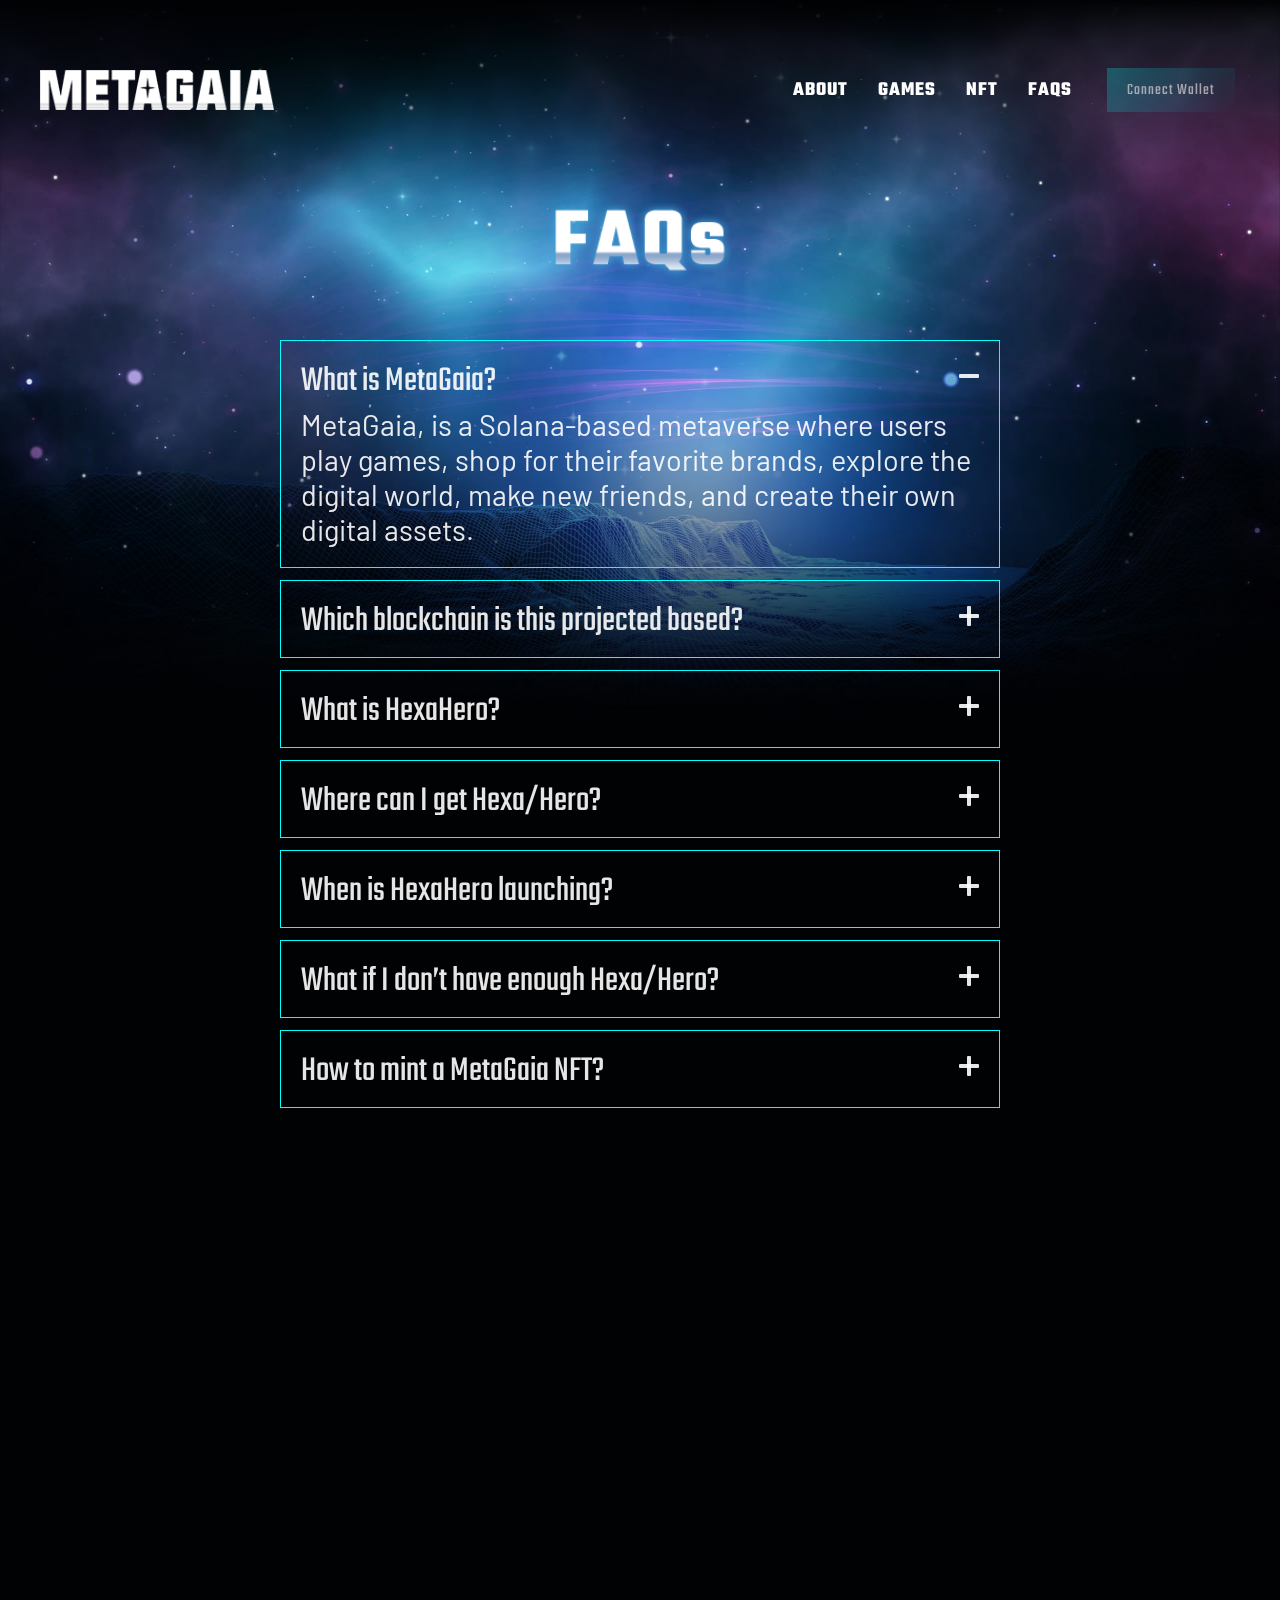
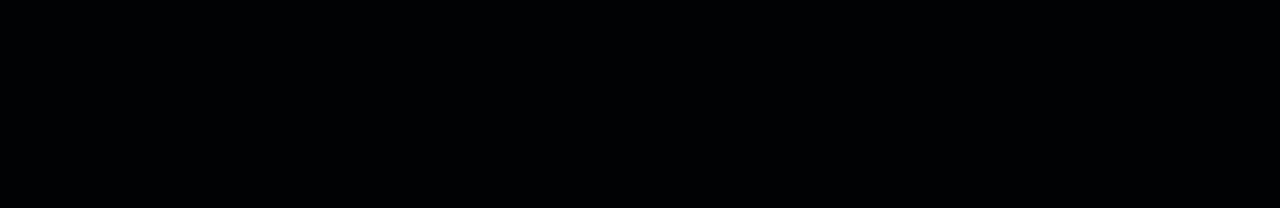
==== metagaia/faq.html @ 8e6ae9ad "update" ====
<!DOCTYPE html>
<html lang="en">

<head>
	<meta http-equiv="Content-Type" content="text/html; charset=UTF-8">
	<title>MetaGaia Metaverse FAQs & Support</title>
	<meta name="viewport" content="width=device-width, initial-scale=1.0">
	<meta http-equiv="X-UA-Compatible" content="IE=edge">
	<meta name="description" content="See a list of our Frequently Asked Questions for the MetaGaia Metaverse, HexaHero game, and crypto and NFT marketplace surrounding the online world. ">
	<meta property="og:description" content="See a list of our Frequently Asked Questions for the MetaGaia Metaverse, HexaHero game, and crypto and NFT marketplace surrounding the online world. " />
    <meta name="keyswords" content="MetaGaia Metaverse FAQs & Support">

	<link rel="shortcut icon" href="assets/images/favicon.ico" type="image/x-icon">
	<link href="assets/css/master.css?v=202201240001" type="text/css" rel="stylesheet">
    <!-- Google Tag Manager -->
    <script>(function(w,d,s,l,i){w[l]=w[l]||[];w[l].push({'gtm.start':
            new Date().getTime(),event:'gtm.js'});var f=d.getElementsByTagName(s)[0],
        j=d.createElement(s),dl=l!='dataLayer'?'&l='+l:'';j.async=true;j.src=
        'https://www.googletagmanager.com/gtm.js?id='+i+dl;f.parentNode.insertBefore(j,f);
    })(window,document,'script','dataLayer','GTM-5G2R748');</script>
    <!-- End Google Tag Manager -->
</head>

<body class="bg-hexahero bg-faq">
<noscript>
    <iframe src="https://www.googletagmanager.com/ns.html?id=GTM-5G2R748"
            height="0" width="0" style="display:none;visibility:hidden"></iframe>
</noscript>
	<div class="wrapper">
		<header class="s-header">
			<div class="s-header-wrapper">
				<div class="container">
					<div class="logo-wrapper">
						<a href="index.html">
							<div class="box-logo">
								<img class="img-logo" src="assets/images/logo_metagaia.png?v=202201240001" />
							</div>
						</a>

						<div class="btn btn-menu" aria-label="Toggle navigation">
							<span class="line line-1"></span>
							<span class="line line-2"></span>
							<span class="line line-3"></span>
						</div>
					</div>
					<div class="main-wrapper">
						<div class="box-ctx">
							<ul class="nav nav-main">
								<li><a href="index.html">About</a></li>
								<li class="has-sub">
									<a href="#">Games<span class="ico-sub"></span></a>
									<div class="box-sub collapse">
										<ul class="nav nav-sub">
											<li><a href="hexahero.html">HexaHero</a></li>
										</ul>
									</div>
								</li>
								<li><a href="nft.html">NFT</a></li>
								<li><a href="faq.html">FAQs</a></li>
								<li><a><button class="btn btn-default" disabled>Connect Wallet</button></a></li>
							</ul>
						</div>
					</div>
				</div>
			</div>
		</header>

		<main>
			<section class="s-nft s-default">
				<img class="img-bg" src="assets/images/nft/img_bg.jpg?v=202201240001" data-anchor-target=".s-nft"
					data-top = "transform: translateY(0%)"
					data-top-bottom = "transform: translateY(0%)"/>

				<div class="container">
					<div class="box-title wow fadeInUp">
						<img class="img-title" src="assets/images/title_FAQs.png?v=202201240001" />
						<div class="max-md">

							<div class="box-bar faq-box">
								<div class="b-bar" >
									<div class="faq-q">What is MetaGaia?</div>
									<div class="faq-more"></div>
									<div class="faq-ans">MetaGaia, is a Solana-based metaverse where users play games, shop for their favorite brands, explore the digital world, make new friends, and create their own digital assets.</div>
								</div>

								<div class="b-bar">
									<div class="faq-q">Which blockchain is this projected based?</div>
									<div class="faq-more"></div>
									<div class="faq-ans">Solana</div>
								</div>

								<div class="b-bar">
									<div class="faq-q">What is HexaHero?</div>
									<div class="faq-more"></div>
									<div class="faq-ans">HexaHero is the first play-to-earn game launching in the MetaGaia. It is a combat game where gamers battle using Hexas and Heroes. Hexas are generative robots that evolve and battle by synching with Heroes, the human pilot of the Hexa. <br/>Players will require to have 3 Hexas and 3 Heroes to start the game. </div>
								</div>

								<div class="b-bar">
									<div class="faq-q">Where can I get Hexa/Hero?</div>
									<div class="faq-more"></div>
									<div class="faq-ans">We will have NFT drops on our website starting from January 2022. Stay tuned. </div>
								</div>

								<div class="b-bar">
									<div class="faq-q">When is HexaHero launching? </div>
									<div class="faq-more"></div>
									<div class="faq-ans">We are targeting to launch in Q1 2022. </div>
								</div>

								<div class="b-bar">
									<div class="faq-q">What if I don’t have enough Hexa/Hero?</div>
									<div class="faq-more"></div>
									<div class="faq-ans">There will be a “rent a Hexa” and “rent a Hero” function available in the game</div>
								</div>

								<div class="b-bar">
									<div class="faq-q">How to mint a MetaGaia NFT?</div>
									<div class="faq-more"></div>
									<div class="faq-ans">
										<ol>
											<li>Connect to a Solana Wallet (Phantom, Sollet or Solfare)</li>
											<li>Go to the NFT page on the MetaGaia Website</li>
											<li>Click “Mint Now” (please make sure you have enough SOL in your wallet)</li>
											<li>Approve Transaction from your wallet </li>
											<li>Locate your NFT in your wallet, Success!</li>
										</ol>
									</div>
								</div>
							</div>

						</div>
					</div>

				</div>
			</section>

			<footer class="s-footer">
				<div class="container">
					<ul class="nav nav-media wow fadeInUp">
						<li><a href="https://www.instagram.com/meta_gaia/" target="_blank">
							<img src="assets/images/ico_instagram.png?v=202201240001" />
						</a></li>
						<li><a href="https://twitter.com/meta_gaia/" target="_blank">
							<img src="assets/images/ico_twitter.png?v=202201240001" />
						</a></li>
						<li><a href="https://meta-gaia.medium.com/" target="_blank">
							<img src="assets/images/ico_medium.png?v=202201240001" />
						</a></li>
					</ul>

					<img class="logo-metagaia wow fadeInUp" src="assets/images/logo_metagaia.png?v=202201240001" />

					<div class="box-powered-by wow fadeInUp" data-wow-delay="0.3s">
						<div class="txt-title txt-powered-by">POWERED BY</div>
						<a href="https://www.advokategroup.io/" target="_blank"><img class="logo-advokate" src="assets/images/logo_advokate.png?v=202201240001" /></a><br>
						<a href="https://solana.com/" target="_blank"><img class="logo-advokate" src="assets/images/logo_solana.svg?v=202201240001" /></a>
					</div>

					<div class="txt-copyright wow fadeInUp">MetaGaia © 2021, All rights reserved</div>
				</div>
			</footer>
		</main>
	</div>

	<script src="assets/js/plugins/jquery-3.6.0.min.js"></script>
	<script src="assets/js/plugins/bootstrap.min.js"></script>
	<script src="assets/js/plugins/wow.min.js"></script>
	<script src="assets/js/plugins/skrollr.min.js"></script>
	<script src="assets/js/plugins/swiper-bundle.min.js"></script>
	<script src="assets/js/plugins/sticky.min.js"></script>
	<script src="assets/js/main.js"></script>

</body></html>
---- metagaia/assets/css/master.css ----
/* FONTS*/
@import url('https://fonts.googleapis.com/css2?family=Barlow:wght@400;700&family=Teko:wght@700&display=swap');

/* PLUGIN CSS */
@import url('bootstrap.min.css');
@import url('animate.css');
/*@import url('bootstrap-select.min.css');*/
@import url('swiper-bundle.min.css');

/*@import url('jquery.mCustomScrollbar.min.css');*/

/* MAIN CSS */
@import url('../sass/style.css?v=1.1');
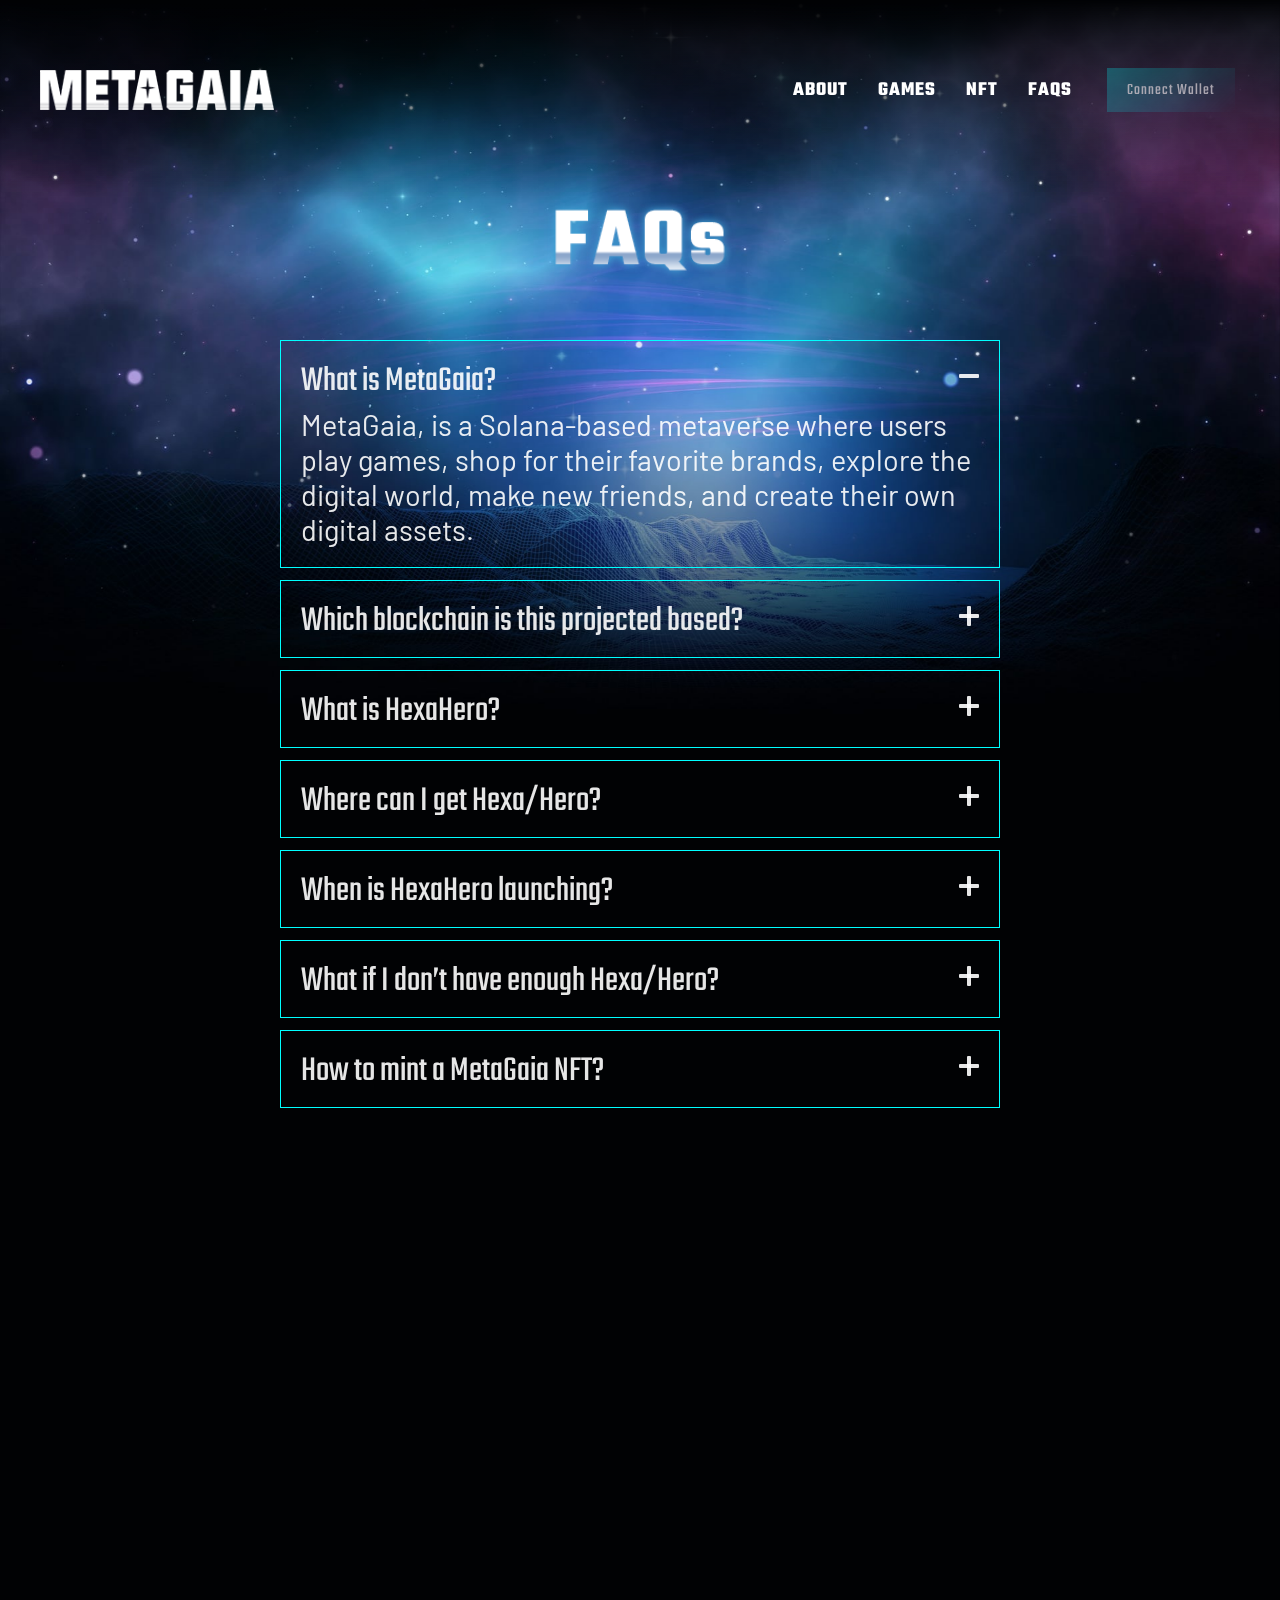
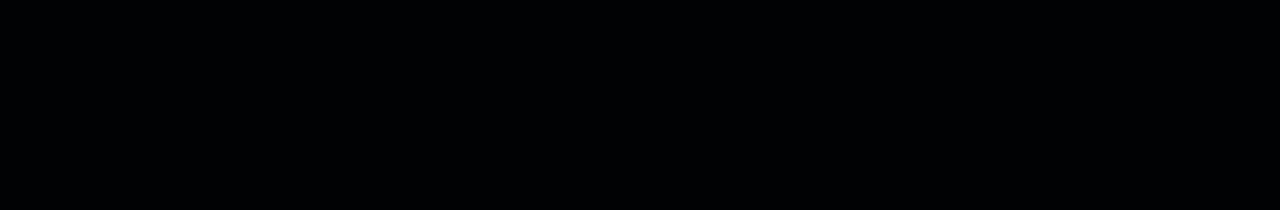
==== commit ae30b2c0: "update" ====
--- a/metagaia/faq.html
+++ b/metagaia/faq.html
@@ -11,7 +11,7 @@
     <meta name="keyswords" content="MetaGaia Metaverse FAQs & Support">
 
 	<link rel="shortcut icon" href="assets/images/favicon.ico" type="image/x-icon">
-	<link href="assets/css/master.css?v=202201240001" type="text/css" rel="stylesheet">
+	<link href="assets/css/master.css?v=202201250001" type="text/css" rel="stylesheet">
     <!-- Google Tag Manager -->
     <script>(function(w,d,s,l,i){w[l]=w[l]||[];w[l].push({'gtm.start':
             new Date().getTime(),event:'gtm.js'});var f=d.getElementsByTagName(s)[0],
@@ -33,7 +33,7 @@
 					<div class="logo-wrapper">
 						<a href="index.html">
 							<div class="box-logo">
-								<img class="img-logo" src="assets/images/logo_metagaia.png?v=202201240001" />
+								<img class="img-logo" src="assets/images/logo_metagaia.png?v=202201250001" />
 							</div>
 						</a>
 
@@ -67,13 +67,13 @@
 
 		<main>
 			<section class="s-nft s-default">
-				<img class="img-bg" src="assets/images/nft/img_bg.jpg?v=202201240001" data-anchor-target=".s-nft"
+				<img class="img-bg" src="assets/images/nft/img_bg.jpg?v=202201250001" data-anchor-target=".s-nft"
 					data-top = "transform: translateY(0%)"
 					data-top-bottom = "transform: translateY(0%)"/>
 
 				<div class="container">
 					<div class="box-title wow fadeInUp">
-						<img class="img-title" src="assets/images/title_FAQs.png?v=202201240001" />
+						<img class="img-title" src="assets/images/title_FAQs.png?v=202201250001" />
 						<div class="max-md">
 
 							<div class="box-bar faq-box">
@@ -138,22 +138,22 @@
 				<div class="container">
 					<ul class="nav nav-media wow fadeInUp">
 						<li><a href="https://www.instagram.com/meta_gaia/" target="_blank">
-							<img src="assets/images/ico_instagram.png?v=202201240001" />
+							<img src="assets/images/ico_instagram.png?v=202201250001" />
 						</a></li>
 						<li><a href="https://twitter.com/meta_gaia/" target="_blank">
-							<img src="assets/images/ico_twitter.png?v=202201240001" />
+							<img src="assets/images/ico_twitter.png?v=202201250001" />
 						</a></li>
 						<li><a href="https://meta-gaia.medium.com/" target="_blank">
-							<img src="assets/images/ico_medium.png?v=202201240001" />
+							<img src="assets/images/ico_medium.png?v=202201250001" />
 						</a></li>
 					</ul>
 
-					<img class="logo-metagaia wow fadeInUp" src="assets/images/logo_metagaia.png?v=202201240001" />
+					<img class="logo-metagaia wow fadeInUp" src="assets/images/logo_metagaia.png?v=202201250001" />
 
 					<div class="box-powered-by wow fadeInUp" data-wow-delay="0.3s">
 						<div class="txt-title txt-powered-by">POWERED BY</div>
-						<a href="https://www.advokategroup.io/" target="_blank"><img class="logo-advokate" src="assets/images/logo_advokate.png?v=202201240001" /></a><br>
-						<a href="https://solana.com/" target="_blank"><img class="logo-advokate" src="assets/images/logo_solana.svg?v=202201240001" /></a>
+						<a href="https://www.advokategroup.io/" target="_blank"><img class="logo-advokate" src="assets/images/logo_advokate.png?v=202201250001" /></a><br>
+						<a href="https://solana.com/" target="_blank"><img class="logo-advokate" src="assets/images/logo_solana.svg?v=202201250001" /></a>
 					</div>
 
 					<div class="txt-copyright wow fadeInUp">MetaGaia © 2021, All rights reserved</div>
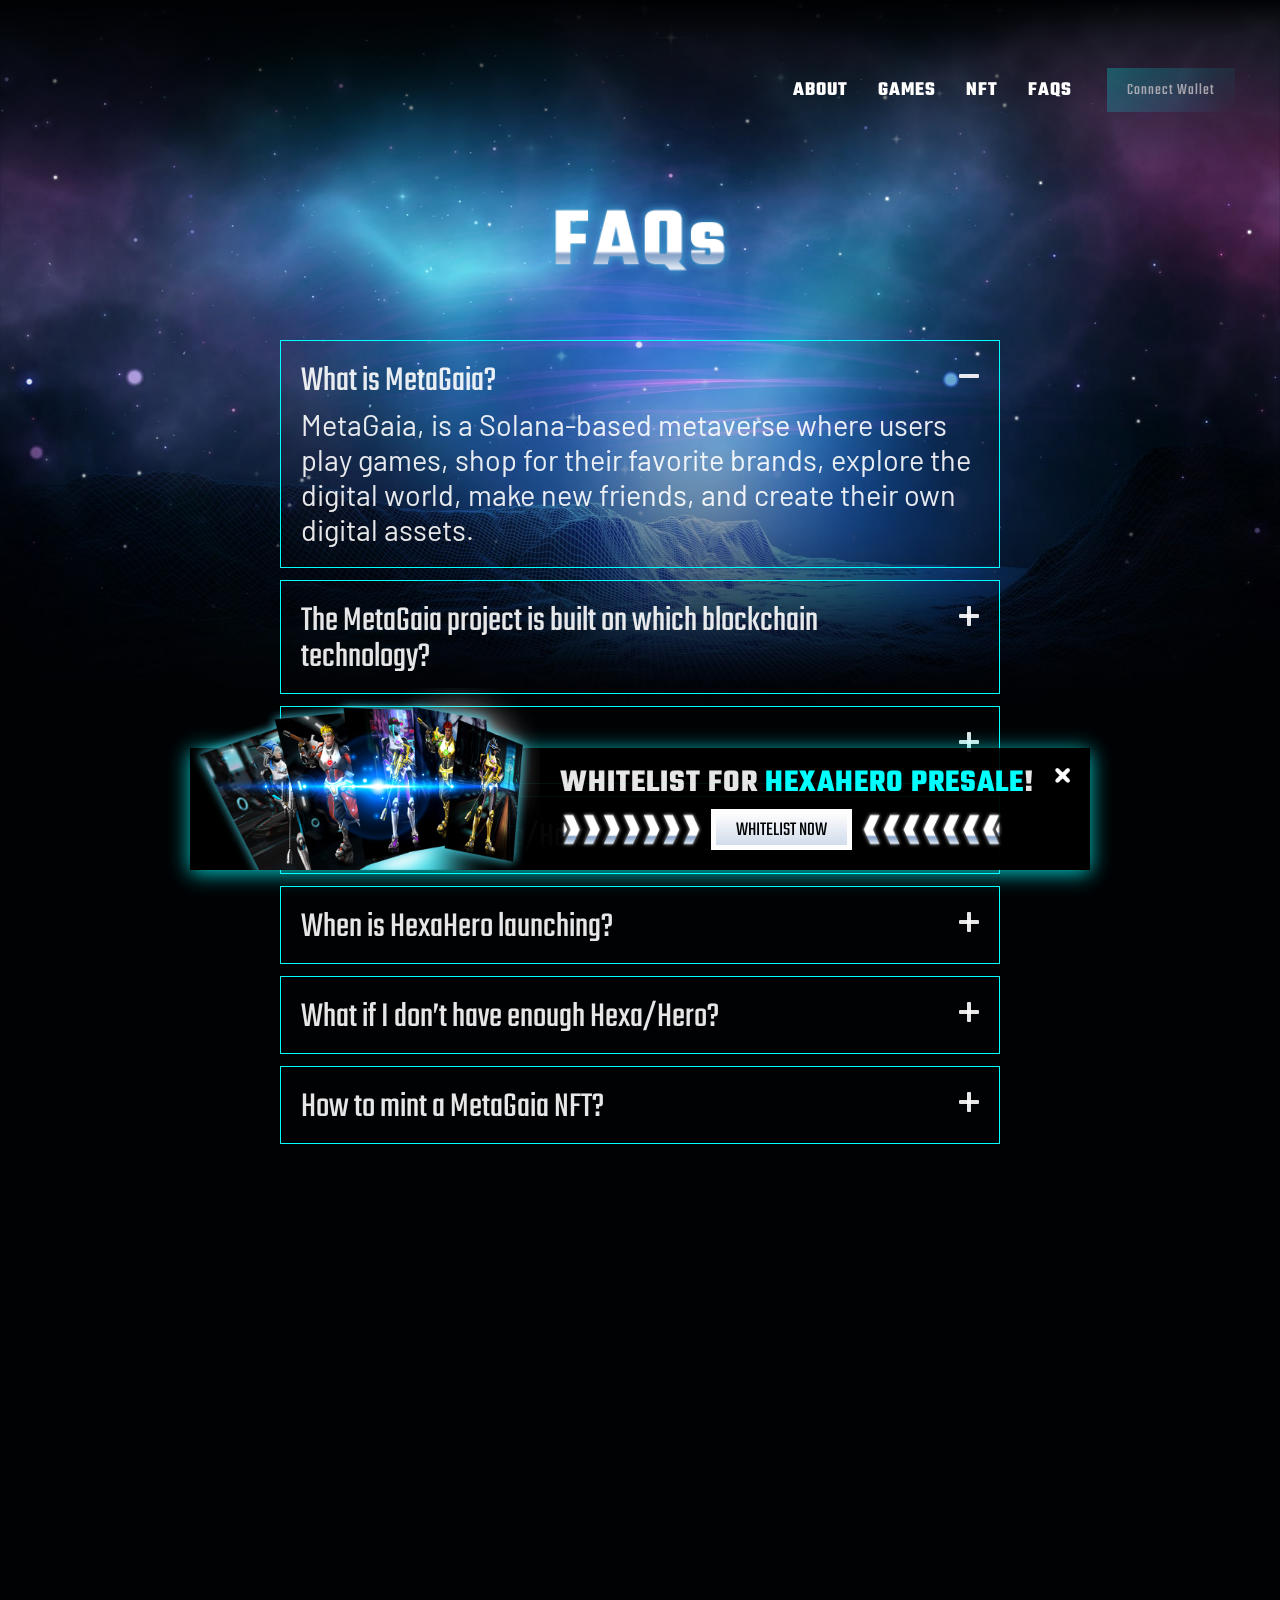
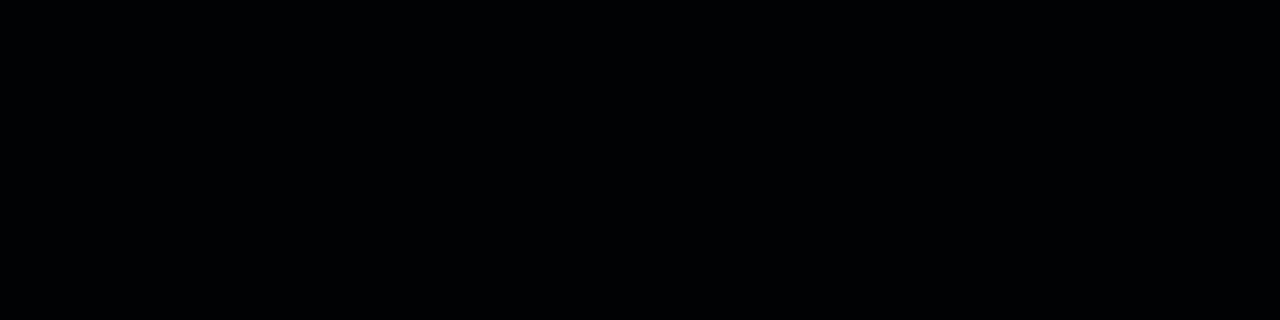
==== commit bfed6fc8: "update" ====
--- a/metagaia/faq.html
+++ b/metagaia/faq.html
@@ -1,173 +1,200 @@
-<!DOCTYPE html>
-<html lang="en">
-
-<head>
-	<meta http-equiv="Content-Type" content="text/html; charset=UTF-8">
-	<title>MetaGaia Metaverse FAQs & Support</title>
-	<meta name="viewport" content="width=device-width, initial-scale=1.0">
-	<meta http-equiv="X-UA-Compatible" content="IE=edge">
-	<meta name="description" content="See a list of our Frequently Asked Questions for the MetaGaia Metaverse, HexaHero game, and crypto and NFT marketplace surrounding the online world. ">
-	<meta property="og:description" content="See a list of our Frequently Asked Questions for the MetaGaia Metaverse, HexaHero game, and crypto and NFT marketplace surrounding the online world. " />
-    <meta name="keyswords" content="MetaGaia Metaverse FAQs & Support">
-
-	<link rel="shortcut icon" href="assets/images/favicon.ico" type="image/x-icon">
-	<link href="assets/css/master.css?v=202201250001" type="text/css" rel="stylesheet">
-    <!-- Google Tag Manager -->
-    <script>(function(w,d,s,l,i){w[l]=w[l]||[];w[l].push({'gtm.start':
-            new Date().getTime(),event:'gtm.js'});var f=d.getElementsByTagName(s)[0],
-        j=d.createElement(s),dl=l!='dataLayer'?'&l='+l:'';j.async=true;j.src=
-        'https://www.googletagmanager.com/gtm.js?id='+i+dl;f.parentNode.insertBefore(j,f);
-    })(window,document,'script','dataLayer','GTM-5G2R748');</script>
-    <!-- End Google Tag Manager -->
-</head>
-
-<body class="bg-hexahero bg-faq">
-<noscript>
-    <iframe src="https://www.googletagmanager.com/ns.html?id=GTM-5G2R748"
-            height="0" width="0" style="display:none;visibility:hidden"></iframe>
-</noscript>
-	<div class="wrapper">
-		<header class="s-header">
-			<div class="s-header-wrapper">
-				<div class="container">
-					<div class="logo-wrapper">
-						<a href="index.html">
-							<div class="box-logo">
-								<img class="img-logo" src="assets/images/logo_metagaia.png?v=202201250001" />
-							</div>
-						</a>
-
-						<div class="btn btn-menu" aria-label="Toggle navigation">
-							<span class="line line-1"></span>
-							<span class="line line-2"></span>
-							<span class="line line-3"></span>
-						</div>
-					</div>
-					<div class="main-wrapper">
-						<div class="box-ctx">
-							<ul class="nav nav-main">
-								<li><a href="index.html">About</a></li>
-								<li class="has-sub">
-									<a href="#">Games<span class="ico-sub"></span></a>
-									<div class="box-sub collapse">
-										<ul class="nav nav-sub">
-											<li><a href="hexahero.html">HexaHero</a></li>
-										</ul>
-									</div>
-								</li>
-								<li><a href="nft.html">NFT</a></li>
-								<li><a href="faq.html">FAQs</a></li>
-								<li><a><button class="btn btn-default" disabled>Connect Wallet</button></a></li>
-							</ul>
-						</div>
-					</div>
-				</div>
-			</div>
-		</header>
-
-		<main>
-			<section class="s-nft s-default">
-				<img class="img-bg" src="assets/images/nft/img_bg.jpg?v=202201250001" data-anchor-target=".s-nft"
-					data-top = "transform: translateY(0%)"
-					data-top-bottom = "transform: translateY(0%)"/>
-
-				<div class="container">
-					<div class="box-title wow fadeInUp">
-						<img class="img-title" src="assets/images/title_FAQs.png?v=202201250001" />
-						<div class="max-md">
-
-							<div class="box-bar faq-box">
-								<div class="b-bar" >
-									<div class="faq-q">What is MetaGaia?</div>
-									<div class="faq-more"></div>
-									<div class="faq-ans">MetaGaia, is a Solana-based metaverse where users play games, shop for their favorite brands, explore the digital world, make new friends, and create their own digital assets.</div>
-								</div>
-
-								<div class="b-bar">
-									<div class="faq-q">Which blockchain is this projected based?</div>
-									<div class="faq-more"></div>
-									<div class="faq-ans">Solana</div>
-								</div>
-
-								<div class="b-bar">
-									<div class="faq-q">What is HexaHero?</div>
-									<div class="faq-more"></div>
-									<div class="faq-ans">HexaHero is the first play-to-earn game launching in the MetaGaia. It is a combat game where gamers battle using Hexas and Heroes. Hexas are generative robots that evolve and battle by synching with Heroes, the human pilot of the Hexa. <br/>Players will require to have 3 Hexas and 3 Heroes to start the game. </div>
-								</div>
-
-								<div class="b-bar">
-									<div class="faq-q">Where can I get Hexa/Hero?</div>
-									<div class="faq-more"></div>
-									<div class="faq-ans">We will have NFT drops on our website starting from January 2022. Stay tuned. </div>
-								</div>
-
-								<div class="b-bar">
-									<div class="faq-q">When is HexaHero launching? </div>
-									<div class="faq-more"></div>
-									<div class="faq-ans">We are targeting to launch in Q1 2022. </div>
-								</div>
-
-								<div class="b-bar">
-									<div class="faq-q">What if I don’t have enough Hexa/Hero?</div>
-									<div class="faq-more"></div>
-									<div class="faq-ans">There will be a “rent a Hexa” and “rent a Hero” function available in the game</div>
-								</div>
-
-								<div class="b-bar">
-									<div class="faq-q">How to mint a MetaGaia NFT?</div>
-									<div class="faq-more"></div>
-									<div class="faq-ans">
-										<ol>
-											<li>Connect to a Solana Wallet (Phantom, Sollet or Solfare)</li>
-											<li>Go to the NFT page on the MetaGaia Website</li>
-											<li>Click “Mint Now” (please make sure you have enough SOL in your wallet)</li>
-											<li>Approve Transaction from your wallet </li>
-											<li>Locate your NFT in your wallet, Success!</li>
-										</ol>
-									</div>
-								</div>
-							</div>
-
-						</div>
-					</div>
-
-				</div>
-			</section>
-
-			<footer class="s-footer">
-				<div class="container">
-					<ul class="nav nav-media wow fadeInUp">
-						<li><a href="https://www.instagram.com/meta_gaia/" target="_blank">
-							<img src="assets/images/ico_instagram.png?v=202201250001" />
-						</a></li>
-						<li><a href="https://twitter.com/meta_gaia/" target="_blank">
-							<img src="assets/images/ico_twitter.png?v=202201250001" />
-						</a></li>
-						<li><a href="https://meta-gaia.medium.com/" target="_blank">
-							<img src="assets/images/ico_medium.png?v=202201250001" />
-						</a></li>
-					</ul>
-
-					<img class="logo-metagaia wow fadeInUp" src="assets/images/logo_metagaia.png?v=202201250001" />
-
-					<div class="box-powered-by wow fadeInUp" data-wow-delay="0.3s">
-						<div class="txt-title txt-powered-by">POWERED BY</div>
-						<a href="https://www.advokategroup.io/" target="_blank"><img class="logo-advokate" src="assets/images/logo_advokate.png?v=202201250001" /></a><br>
-						<a href="https://solana.com/" target="_blank"><img class="logo-advokate" src="assets/images/logo_solana.svg?v=202201250001" /></a>
-					</div>
-
-					<div class="txt-copyright wow fadeInUp">MetaGaia © 2021, All rights reserved</div>
-				</div>
-			</footer>
-		</main>
-	</div>
-
-	<script src="assets/js/plugins/jquery-3.6.0.min.js"></script>
-	<script src="assets/js/plugins/bootstrap.min.js"></script>
-	<script src="assets/js/plugins/wow.min.js"></script>
-	<script src="assets/js/plugins/skrollr.min.js"></script>
-	<script src="assets/js/plugins/swiper-bundle.min.js"></script>
-	<script src="assets/js/plugins/sticky.min.js"></script>
-	<script src="assets/js/main.js"></script>
-
-</body></html>
+<!DOCTYPE html>
+<html lang="en">
+
+<head>
+	<meta http-equiv="Content-Type" content="text/html; charset=UTF-8">
+	<title>MetaGaia Metaverse FAQs & Support</title>
+	<meta name="viewport" content="width=device-width, initial-scale=1.0">
+	<meta http-equiv="X-UA-Compatible" content="IE=edge">
+	<meta name="description" content="See a list of our Frequently Asked Questions for the MetaGaia Metaverse, HexaHero game, and crypto and NFT marketplace surrounding the online world. ">
+	<meta property="og:description" content="See a list of our Frequently Asked Questions for the MetaGaia Metaverse, HexaHero game, and crypto and NFT marketplace surrounding the online world. " />
+    <meta name="keyswords" content="MetaGaia Metaverse FAQs & Support">
+
+	<link rel="shortcut icon" href="assets/images/favicon.ico" type="image/x-icon">
+	<link href="assets/css/master.css?v=202201280001" type="text/css" rel="stylesheet">
+	<link href="assets/css/custom.css?v=202201280001" type="text/css" rel="stylesheet">
+    <!-- Google Tag Manager -->
+    <script>(function(w,d,s,l,i){w[l]=w[l]||[];w[l].push({'gtm.start':
+            new Date().getTime(),event:'gtm.js'});var f=d.getElementsByTagName(s)[0],
+        j=d.createElement(s),dl=l!='dataLayer'?'&l='+l:'';j.async=true;j.src=
+        'https://www.googletagmanager.com/gtm.js?id='+i+dl;f.parentNode.insertBefore(j,f);
+    })(window,document,'script','dataLayer','GTM-5G2R748');</script>
+    <!-- End Google Tag Manager -->
+</head>
+
+<body class="bg-hexahero bg-faq">
+<noscript>
+    <iframe src="https://www.googletagmanager.com/ns.html?id=GTM-5G2R748"
+            height="0" width="0" style="display:none;visibility:hidden"></iframe>
+</noscript>
+	<div class="wrapper">
+		<header class="s-header">
+			<div class="s-header-wrapper">
+				<div class="container">
+					<div class="logo-wrapper">
+						<a href="index.html">
+							<div class="box-logo">
+								<img class="img-logo" src="assets/images/logo_metagaia_v2.png?v=202201280001" />
+							</div>
+						</a>
+
+						<div class="btn btn-menu" aria-label="Toggle navigation">
+							<span class="line line-1"></span>
+							<span class="line line-2"></span>
+							<span class="line line-3"></span>
+						</div>
+					</div>
+					<div class="main-wrapper">
+						<div class="box-ctx">
+							<ul class="nav nav-main">
+								<li><a href="index.html">About</a></li>
+								<li class="has-sub">
+									<a href="#">Games<span class="ico-sub"></span></a>
+									<div class="box-sub collapse">
+										<ul class="nav nav-sub">
+											<li><a href="hexahero.html">HexaHero</a></li>
+										</ul>
+									</div>
+								</li>
+								<li><a href="nft.html">NFT</a></li>
+								<li><a href="faq.html">FAQs</a></li>
+								<li><a><button class="btn btn-default" disabled>Connect Wallet</button></a></li>
+							</ul>
+						</div>
+					</div>
+				</div>
+			</div>
+		</header>
+
+		<main>
+			<section class="s-nft s-default">
+				<img class="img-bg" src="assets/images/nft/img_bg.jpg?v=202201280001" data-anchor-target=".s-nft"
+					data-top = "transform: translateY(0%)"
+					data-top-bottom = "transform: translateY(0%)"/>
+
+				<div class="container">
+					<div class="box-title wow fadeInUp">
+						<img class="img-title" src="assets/images/title_FAQs.png?v=202201280001" />
+						<div class="max-md">
+
+							<div class="box-bar faq-box">
+								<div class="b-bar" >
+									<div class="faq-q">What is MetaGaia?</div>
+									<div class="faq-more"></div>
+									<div class="faq-ans">MetaGaia, is a Solana-based metaverse where users play games, shop for their favorite brands, explore the digital world, make new friends, and create their own digital assets.</div>
+								</div>
+
+								<div class="b-bar">
+									<div class="faq-q">The MetaGaia project is built on which blockchain technology?</div>
+									<div class="faq-more"></div>
+									<div class="faq-ans">Solana</div>
+								</div>
+
+								<div class="b-bar">
+									<div class="faq-q">What is HexaHero?</div>
+									<div class="faq-more"></div>
+									<div class="faq-ans">HexaHero is the first play-to-earn game launching in the MetaGaia. It is a combat game where gamers battle using Hexas and Heroes. Hexas are generative robots that evolve and battle by synching with Heroes, the human pilot of the Hexa. <br/>Players will require to have 3 Hexas and 3 Heroes to start the game. </div>
+								</div>
+
+								<div class="b-bar">
+									<div class="faq-q">Where can I get Hexa/Hero?</div>
+									<div class="faq-more"></div>
+									<div class="faq-ans">We will have NFT drops on our website starting from January 2022. Stay tuned. </div>
+								</div>
+
+								<div class="b-bar">
+									<div class="faq-q">When is HexaHero launching? </div>
+									<div class="faq-more"></div>
+									<div class="faq-ans">We are targeting to launch in Q1 2022.</div>
+								</div>
+
+								<div class="b-bar">
+									<div class="faq-q">What if I don’t have enough Hexa/Hero?</div>
+									<div class="faq-more"></div>
+									<div class="faq-ans">There will be a “rent a Hexa” and “rent a Hero” function available in the game.</div>
+								</div>
+
+								<div class="b-bar">
+									<div class="faq-q">How to mint a MetaGaia NFT?</div>
+									<div class="faq-more"></div>
+									<div class="faq-ans">
+										<ol>
+											<li>Connect to a Solana Wallet (Phantom, Sollet or Solfare)</li>
+											<li>Go to the NFT page on the MetaGaia Website</li>
+											<li>Click “Mint Now” (Check to make sure you have enough SOL in your wallet)</li>
+											<li>Approve Transaction from your wallet</li>
+											<li>Locate your NFT in your wallet. Success!</li>
+										</ol>
+									</div>
+								</div>
+							</div>
+
+						</div>
+					</div>
+
+				</div>
+			</section>
+
+			<footer class="s-footer">
+				<div class="container">
+					<ul class="nav nav-media wow fadeInUp">
+						<li><a href="https://www.instagram.com/meta_gaia/" target="_blank">
+							<img src="assets/images/ico_instagram.png?v=202201280001" />
+						</a></li>
+						<li><a href="https://twitter.com/meta_gaia/" target="_blank">
+							<img src="assets/images/ico_twitter.png?v=202201280001" />
+						</a></li>
+						<li><a href="https://meta-gaia.medium.com/" target="_blank">
+							<img src="assets/images/ico_medium.png?v=202201280001" />
+						</a></li>
+						<li><a href="https://discord.com/invite/5xScrMPFfX" target="_blank">
+							<img src="assets/images/ico_discord.png?v=202201280001" />
+						</a></li>
+					</ul>
+
+					<img class="logo-metagaia wow fadeInUp" src="assets/images/logo_metagaia2_v2.png?v=202201280001" />
+
+					<div class="box-powered-by wow fadeInUp" data-wow-delay="0.3s">
+						<div class="txt-title txt-powered-by">POWERED BY</div>
+						<a href="https://www.advokategroup.io/" target="_blank"><img class="logo-advokate" src="assets/images/logo_advokate.png?v=202201280001" /></a><br>
+						<a href="https://solana.com/" target="_blank"><img class="logo-advokate" src="assets/images/logo_solana.svg?v=202201280001" /></a>
+					</div>
+
+					<div class="txt-copyright wow fadeInUp">MetaGaia © 2021, All rights reserved</div>
+				</div>
+			</footer>
+		</main>
+	</div>
+
+	<div class="b-popup b-popup-whitelist">
+		<div class="box-ctx">
+			<div class="box-ctx-wrapper2">
+				<button class="btn btn-close"></button>
+				<div class="txt-title">WHITELIST FOR <br><span class="txt-cyan">HEXAHERO PRESALE</span>!</div>
+
+				<div class="box-btn">
+				<img class="img-deco-pc img-deco-pc1" src="assets/images/popup/arrow-lhs.png" />
+				<img class="img-deco-m img-deco-m1" src="assets/images/popup/deco-top.png" />
+
+				<a href="https://givelab.com/hexahero/whitelist-hexa-hero-nft-sale" target="_blank" class="btn-white">whitelist now</a>
+
+				<img class="img-deco-pc img-deco-pc2" src="assets/images/popup/arrow-rhs.png" />
+				<img class="img-deco-m img-deco-m1" src="assets/images/popup/deco-bottom.png" />
+				</div>
+			</div>
+			<div>
+				<img class="img-cards" src="assets/images/popup/pop-up-card-image.png" />
+			</div>
+
+		</div>
+	</div>
+
+	<script src="assets/js/plugins/jquery-3.6.0.min.js"></script>
+	<script src="assets/js/plugins/bootstrap.min.js"></script>
+	<script src="assets/js/plugins/wow.min.js"></script>
+	<script src="assets/js/plugins/skrollr.min.js"></script>
+	<script src="assets/js/plugins/swiper-bundle.min.js"></script>
+	<script src="assets/js/plugins/sticky.min.js"></script>
+	<script src="assets/js/main.js"></script>
+
+</body></html>
--- a/metagaia/assets/css/master.css
+++ b/metagaia/assets/css/master.css
@@ -10,4 +10,4 @@
 /*@import url('jquery.mCustomScrollbar.min.css');*/
 
 /* MAIN CSS */
-@import url('../sass/style.css?v=1.1');+@import url('../sass/style.css?v=202201280001');
--- a/metagaia/assets/css/custom.css
+++ b/metagaia/assets/css/custom.css
@@ -0,0 +1,26 @@
+
+.s-trailer{width:100%;padding-bottom: 0;}
+.s-trailer .trail-video{width:100%}
+
+.s-trailer .v-overlay{
+	width: 100%;
+    height: 100%;
+    top: 0;
+    left: 0;
+    display: block;
+    position: absolute;
+    box-shadow: 20px 20px 20px 20px #fff;
+}
+
+.s-header .s-header-wrapper .logo-wrapper .img-logo{opacity: 0;transition: opacity 0.2s linear;}
+._shrink.s-header .s-header-wrapper .logo-wrapper .img-logo{opacity: 1;}
+
+@media (min-width: 992px){
+	.logo-wrapper .img-logo {
+		width: 250px;
+	    height: auto;
+	}
+}
+.s-footer .logo-metagaia{max-width:250px;}
+
+.b-popup-whitelist a.btn-white:hover{color:#fff;}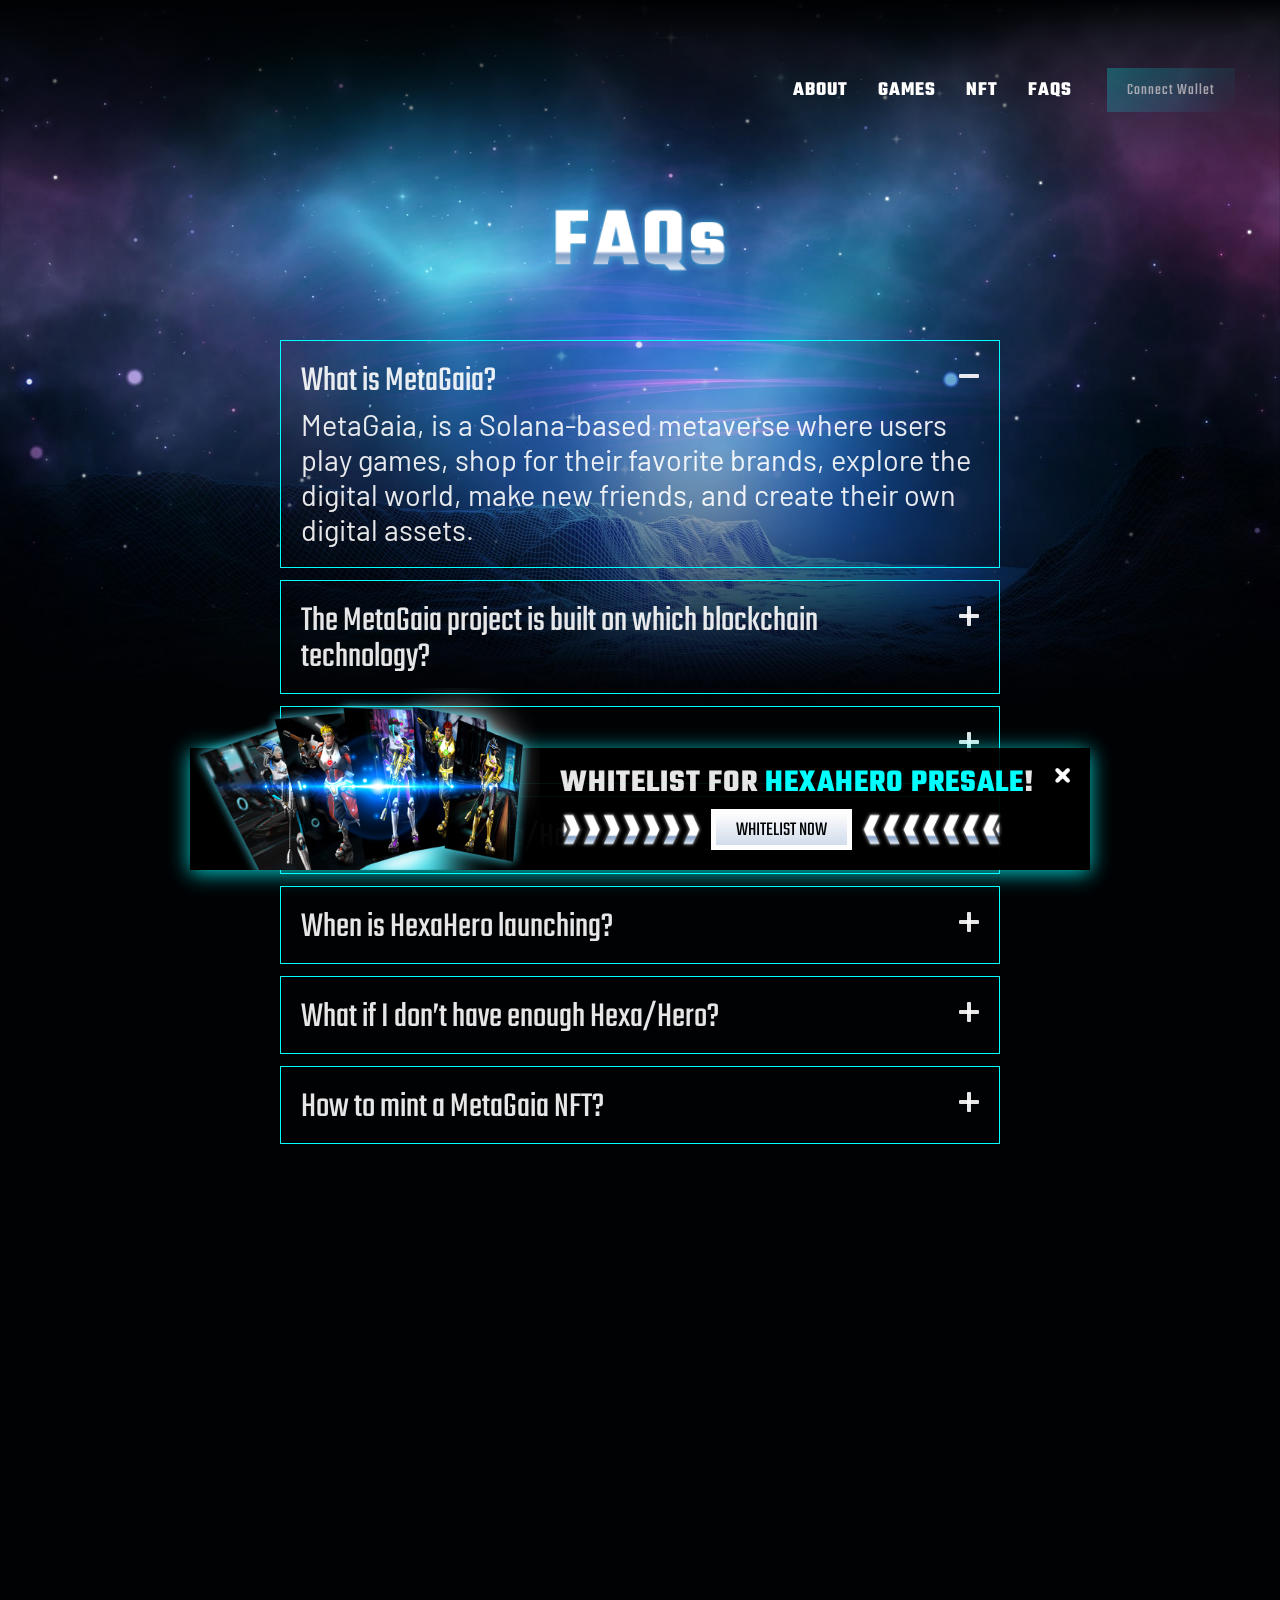
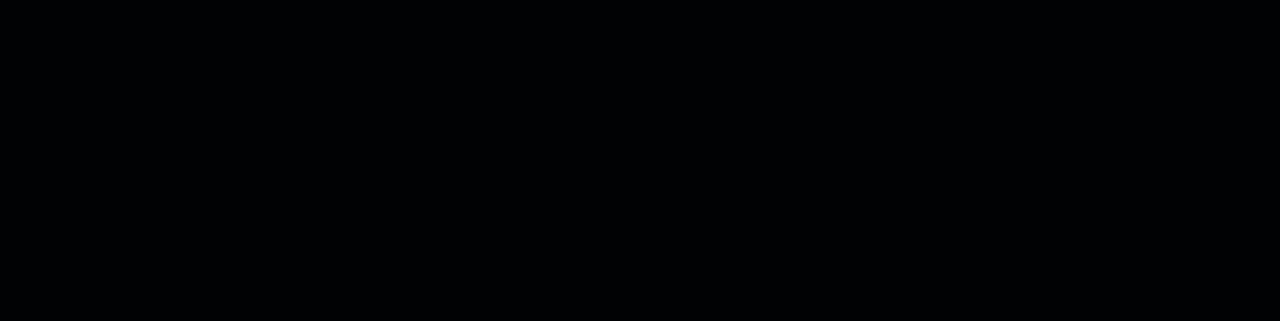
==== commit 12947ec3: "update style" ====
--- a/metagaia/faq.html
+++ b/metagaia/faq.html
@@ -11,8 +11,8 @@
     <meta name="keyswords" content="MetaGaia Metaverse FAQs & Support">
 
 	<link rel="shortcut icon" href="assets/images/favicon.ico" type="image/x-icon">
-	<link href="assets/css/master.css?v=202201280001" type="text/css" rel="stylesheet">
-	<link href="assets/css/custom.css?v=202201280001" type="text/css" rel="stylesheet">
+	<link href="assets/css/master.css?v=202201290001" type="text/css" rel="stylesheet">
+	<link href="assets/css/custom.css?v=202201290001" type="text/css" rel="stylesheet">
     <!-- Google Tag Manager -->
     <script>(function(w,d,s,l,i){w[l]=w[l]||[];w[l].push({'gtm.start':
             new Date().getTime(),event:'gtm.js'});var f=d.getElementsByTagName(s)[0],
@@ -34,7 +34,7 @@
 					<div class="logo-wrapper">
 						<a href="index.html">
 							<div class="box-logo">
-								<img class="img-logo" src="assets/images/logo_metagaia_v2.png?v=202201280001" />
+								<img class="img-logo" src="assets/images/logo_metagaia_v2.png?v=202201290001" />
 							</div>
 						</a>
 
@@ -68,13 +68,13 @@
 
 		<main>
 			<section class="s-nft s-default">
-				<img class="img-bg" src="assets/images/nft/img_bg.jpg?v=202201280001" data-anchor-target=".s-nft"
+				<img class="img-bg" src="assets/images/nft/img_bg.jpg?v=202201290001" data-anchor-target=".s-nft"
 					data-top = "transform: translateY(0%)"
 					data-top-bottom = "transform: translateY(0%)"/>
 
 				<div class="container">
 					<div class="box-title wow fadeInUp">
-						<img class="img-title" src="assets/images/title_FAQs.png?v=202201280001" />
+						<img class="img-title" src="assets/images/title_FAQs.png?v=202201290001" />
 						<div class="max-md">
 
 							<div class="box-bar faq-box">
@@ -139,25 +139,25 @@
 				<div class="container">
 					<ul class="nav nav-media wow fadeInUp">
 						<li><a href="https://www.instagram.com/meta_gaia/" target="_blank">
-							<img src="assets/images/ico_instagram.png?v=202201280001" />
+							<img src="assets/images/ico_instagram.png?v=202201290001" />
 						</a></li>
 						<li><a href="https://twitter.com/meta_gaia/" target="_blank">
-							<img src="assets/images/ico_twitter.png?v=202201280001" />
+							<img src="assets/images/ico_twitter.png?v=202201290001" />
 						</a></li>
 						<li><a href="https://meta-gaia.medium.com/" target="_blank">
-							<img src="assets/images/ico_medium.png?v=202201280001" />
+							<img src="assets/images/ico_medium.png?v=202201290001" />
 						</a></li>
 						<li><a href="https://discord.com/invite/5xScrMPFfX" target="_blank">
-							<img src="assets/images/ico_discord.png?v=202201280001" />
+							<img src="assets/images/ico_discord.png?v=202201290001" />
 						</a></li>
 					</ul>
 
-					<img class="logo-metagaia wow fadeInUp" src="assets/images/logo_metagaia2_v2.png?v=202201280001" />
+					<img class="logo-metagaia wow fadeInUp" src="assets/images/logo_metagaia2_v2.png?v=202201290001" />
 
 					<div class="box-powered-by wow fadeInUp" data-wow-delay="0.3s">
 						<div class="txt-title txt-powered-by">POWERED BY</div>
-						<a href="https://www.advokategroup.io/" target="_blank"><img class="logo-advokate" src="assets/images/logo_advokate.png?v=202201280001" /></a><br>
-						<a href="https://solana.com/" target="_blank"><img class="logo-advokate" src="assets/images/logo_solana.svg?v=202201280001" /></a>
+						<a href="https://www.advokategroup.io/" target="_blank"><img class="logo-advokate" src="assets/images/logo_advokate.png?v=202201290001" /></a><br>
+						<a href="https://solana.com/" target="_blank"><img class="logo-advokate" src="assets/images/logo_solana.svg?v=202201290001" /></a>
 					</div>
 
 					<div class="txt-copyright wow fadeInUp">MetaGaia © 2021, All rights reserved</div>
--- a/metagaia/assets/css/master.css
+++ b/metagaia/assets/css/master.css
@@ -10,4 +10,4 @@
 /*@import url('jquery.mCustomScrollbar.min.css');*/
 
 /* MAIN CSS */
-@import url('../sass/style.css?v=202201280001');
+@import url('../sass/style.css?v=202201290001');
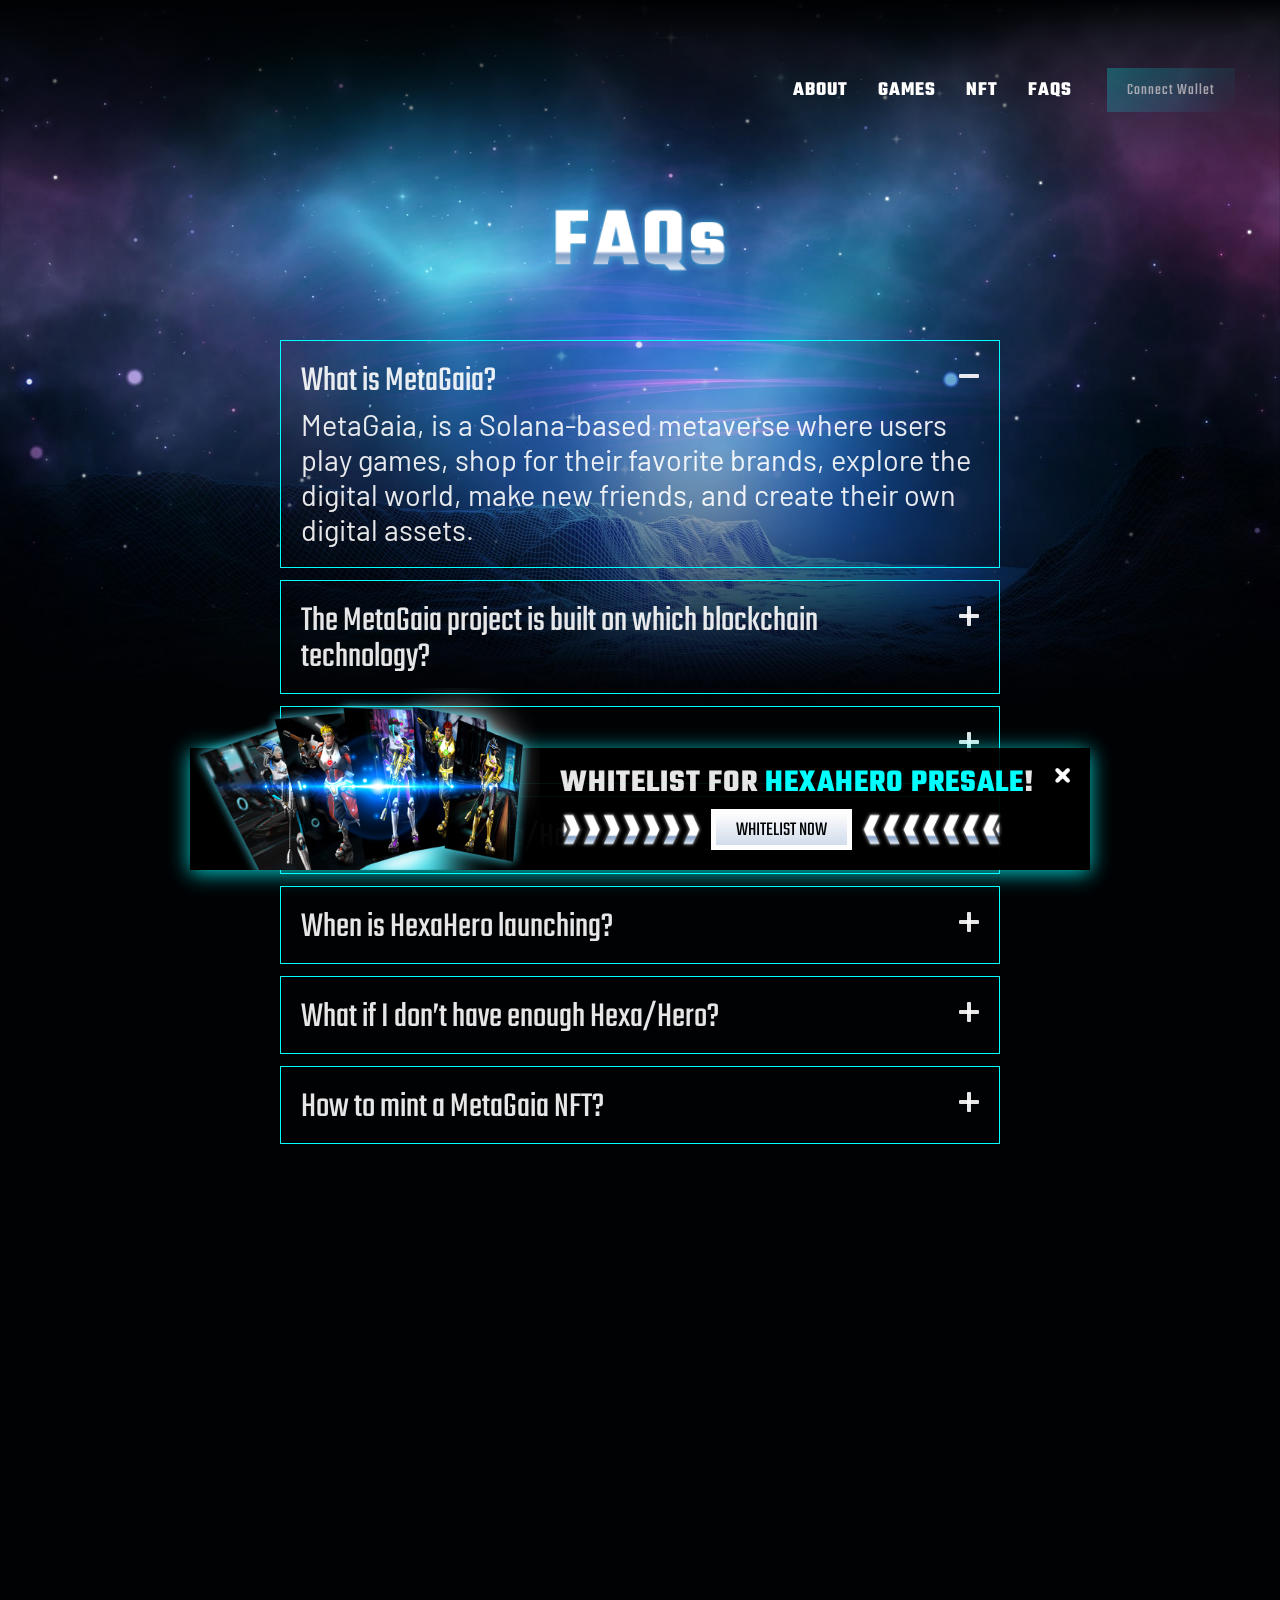
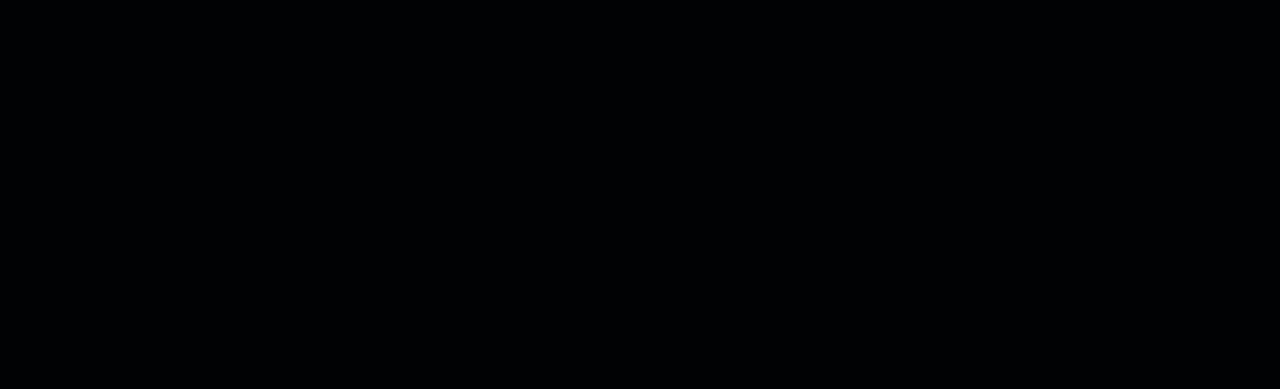
==== commit 596328cc: "update 20220129" ====
--- a/metagaia/faq.html
+++ b/metagaia/faq.html
@@ -1,200 +1,200 @@
-<!DOCTYPE html>
-<html lang="en">
-
-<head>
-	<meta http-equiv="Content-Type" content="text/html; charset=UTF-8">
-	<title>MetaGaia Metaverse FAQs & Support</title>
-	<meta name="viewport" content="width=device-width, initial-scale=1.0">
-	<meta http-equiv="X-UA-Compatible" content="IE=edge">
-	<meta name="description" content="See a list of our Frequently Asked Questions for the MetaGaia Metaverse, HexaHero game, and crypto and NFT marketplace surrounding the online world. ">
-	<meta property="og:description" content="See a list of our Frequently Asked Questions for the MetaGaia Metaverse, HexaHero game, and crypto and NFT marketplace surrounding the online world. " />
-    <meta name="keyswords" content="MetaGaia Metaverse FAQs & Support">
-
-	<link rel="shortcut icon" href="assets/images/favicon.ico" type="image/x-icon">
-	<link href="assets/css/master.css?v=202201290001" type="text/css" rel="stylesheet">
-	<link href="assets/css/custom.css?v=202201290001" type="text/css" rel="stylesheet">
-    <!-- Google Tag Manager -->
-    <script>(function(w,d,s,l,i){w[l]=w[l]||[];w[l].push({'gtm.start':
-            new Date().getTime(),event:'gtm.js'});var f=d.getElementsByTagName(s)[0],
-        j=d.createElement(s),dl=l!='dataLayer'?'&l='+l:'';j.async=true;j.src=
-        'https://www.googletagmanager.com/gtm.js?id='+i+dl;f.parentNode.insertBefore(j,f);
-    })(window,document,'script','dataLayer','GTM-5G2R748');</script>
-    <!-- End Google Tag Manager -->
-</head>
-
-<body class="bg-hexahero bg-faq">
-<noscript>
-    <iframe src="https://www.googletagmanager.com/ns.html?id=GTM-5G2R748"
-            height="0" width="0" style="display:none;visibility:hidden"></iframe>
-</noscript>
-	<div class="wrapper">
-		<header class="s-header">
-			<div class="s-header-wrapper">
-				<div class="container">
-					<div class="logo-wrapper">
-						<a href="index.html">
-							<div class="box-logo">
-								<img class="img-logo" src="assets/images/logo_metagaia_v2.png?v=202201290001" />
-							</div>
-						</a>
-
-						<div class="btn btn-menu" aria-label="Toggle navigation">
-							<span class="line line-1"></span>
-							<span class="line line-2"></span>
-							<span class="line line-3"></span>
-						</div>
-					</div>
-					<div class="main-wrapper">
-						<div class="box-ctx">
-							<ul class="nav nav-main">
-								<li><a href="index.html">About</a></li>
-								<li class="has-sub">
-									<a href="#">Games<span class="ico-sub"></span></a>
-									<div class="box-sub collapse">
-										<ul class="nav nav-sub">
-											<li><a href="hexahero.html">HexaHero</a></li>
-										</ul>
-									</div>
-								</li>
-								<li><a href="nft.html">NFT</a></li>
-								<li><a href="faq.html">FAQs</a></li>
-								<li><a><button class="btn btn-default" disabled>Connect Wallet</button></a></li>
-							</ul>
-						</div>
-					</div>
-				</div>
-			</div>
-		</header>
-
-		<main>
-			<section class="s-nft s-default">
-				<img class="img-bg" src="assets/images/nft/img_bg.jpg?v=202201290001" data-anchor-target=".s-nft"
-					data-top = "transform: translateY(0%)"
-					data-top-bottom = "transform: translateY(0%)"/>
-
-				<div class="container">
-					<div class="box-title wow fadeInUp">
-						<img class="img-title" src="assets/images/title_FAQs.png?v=202201290001" />
-						<div class="max-md">
-
-							<div class="box-bar faq-box">
-								<div class="b-bar" >
-									<div class="faq-q">What is MetaGaia?</div>
-									<div class="faq-more"></div>
-									<div class="faq-ans">MetaGaia, is a Solana-based metaverse where users play games, shop for their favorite brands, explore the digital world, make new friends, and create their own digital assets.</div>
-								</div>
-
-								<div class="b-bar">
-									<div class="faq-q">The MetaGaia project is built on which blockchain technology?</div>
-									<div class="faq-more"></div>
-									<div class="faq-ans">Solana</div>
-								</div>
-
-								<div class="b-bar">
-									<div class="faq-q">What is HexaHero?</div>
-									<div class="faq-more"></div>
-									<div class="faq-ans">HexaHero is the first play-to-earn game launching in the MetaGaia. It is a combat game where gamers battle using Hexas and Heroes. Hexas are generative robots that evolve and battle by synching with Heroes, the human pilot of the Hexa. <br/>Players will require to have 3 Hexas and 3 Heroes to start the game. </div>
-								</div>
-
-								<div class="b-bar">
-									<div class="faq-q">Where can I get Hexa/Hero?</div>
-									<div class="faq-more"></div>
-									<div class="faq-ans">We will have NFT drops on our website starting from January 2022. Stay tuned. </div>
-								</div>
-
-								<div class="b-bar">
-									<div class="faq-q">When is HexaHero launching? </div>
-									<div class="faq-more"></div>
-									<div class="faq-ans">We are targeting to launch in Q1 2022.</div>
-								</div>
-
-								<div class="b-bar">
-									<div class="faq-q">What if I don’t have enough Hexa/Hero?</div>
-									<div class="faq-more"></div>
-									<div class="faq-ans">There will be a “rent a Hexa” and “rent a Hero” function available in the game.</div>
-								</div>
-
-								<div class="b-bar">
-									<div class="faq-q">How to mint a MetaGaia NFT?</div>
-									<div class="faq-more"></div>
-									<div class="faq-ans">
-										<ol>
-											<li>Connect to a Solana Wallet (Phantom, Sollet or Solfare)</li>
-											<li>Go to the NFT page on the MetaGaia Website</li>
-											<li>Click “Mint Now” (Check to make sure you have enough SOL in your wallet)</li>
-											<li>Approve Transaction from your wallet</li>
-											<li>Locate your NFT in your wallet. Success!</li>
-										</ol>
-									</div>
-								</div>
-							</div>
-
-						</div>
-					</div>
-
-				</div>
-			</section>
-
-			<footer class="s-footer">
-				<div class="container">
-					<ul class="nav nav-media wow fadeInUp">
-						<li><a href="https://www.instagram.com/meta_gaia/" target="_blank">
-							<img src="assets/images/ico_instagram.png?v=202201290001" />
-						</a></li>
-						<li><a href="https://twitter.com/meta_gaia/" target="_blank">
-							<img src="assets/images/ico_twitter.png?v=202201290001" />
-						</a></li>
-						<li><a href="https://meta-gaia.medium.com/" target="_blank">
-							<img src="assets/images/ico_medium.png?v=202201290001" />
-						</a></li>
-						<li><a href="https://discord.com/invite/5xScrMPFfX" target="_blank">
-							<img src="assets/images/ico_discord.png?v=202201290001" />
-						</a></li>
-					</ul>
-
-					<img class="logo-metagaia wow fadeInUp" src="assets/images/logo_metagaia2_v2.png?v=202201290001" />
-
-					<div class="box-powered-by wow fadeInUp" data-wow-delay="0.3s">
-						<div class="txt-title txt-powered-by">POWERED BY</div>
-						<a href="https://www.advokategroup.io/" target="_blank"><img class="logo-advokate" src="assets/images/logo_advokate.png?v=202201290001" /></a><br>
-						<a href="https://solana.com/" target="_blank"><img class="logo-advokate" src="assets/images/logo_solana.svg?v=202201290001" /></a>
-					</div>
-
-					<div class="txt-copyright wow fadeInUp">MetaGaia © 2021, All rights reserved</div>
-				</div>
-			</footer>
-		</main>
-	</div>
-
-	<div class="b-popup b-popup-whitelist">
-		<div class="box-ctx">
-			<div class="box-ctx-wrapper2">
-				<button class="btn btn-close"></button>
-				<div class="txt-title">WHITELIST FOR <br><span class="txt-cyan">HEXAHERO PRESALE</span>!</div>
-
-				<div class="box-btn">
-				<img class="img-deco-pc img-deco-pc1" src="assets/images/popup/arrow-lhs.png" />
-				<img class="img-deco-m img-deco-m1" src="assets/images/popup/deco-top.png" />
-
-				<a href="https://givelab.com/hexahero/whitelist-hexa-hero-nft-sale" target="_blank" class="btn-white">whitelist now</a>
-
-				<img class="img-deco-pc img-deco-pc2" src="assets/images/popup/arrow-rhs.png" />
-				<img class="img-deco-m img-deco-m1" src="assets/images/popup/deco-bottom.png" />
-				</div>
-			</div>
-			<div>
-				<img class="img-cards" src="assets/images/popup/pop-up-card-image.png" />
-			</div>
-
-		</div>
-	</div>
-
-	<script src="assets/js/plugins/jquery-3.6.0.min.js"></script>
-	<script src="assets/js/plugins/bootstrap.min.js"></script>
-	<script src="assets/js/plugins/wow.min.js"></script>
-	<script src="assets/js/plugins/skrollr.min.js"></script>
-	<script src="assets/js/plugins/swiper-bundle.min.js"></script>
-	<script src="assets/js/plugins/sticky.min.js"></script>
-	<script src="assets/js/main.js"></script>
-
-</body></html>
+<!DOCTYPE html>
+<html lang="en">
+
+<head>
+	<meta http-equiv="Content-Type" content="text/html; charset=UTF-8">
+	<title>MetaGaia Metaverse FAQs & Support</title>
+	<meta name="viewport" content="width=device-width, initial-scale=1.0">
+	<meta http-equiv="X-UA-Compatible" content="IE=edge">
+	<meta name="description" content="See a list of our Frequently Asked Questions for the MetaGaia Metaverse, HexaHero game, and crypto and NFT marketplace surrounding the online world. ">
+	<meta property="og:description" content="See a list of our Frequently Asked Questions for the MetaGaia Metaverse, HexaHero game, and crypto and NFT marketplace surrounding the online world. " />
+    <meta name="keyswords" content="MetaGaia Metaverse FAQs & Support">
+
+	<link rel="shortcut icon" href="assets/images/favicon.ico" type="image/x-icon">
+	<link href="assets/css/master.css?v=202201250001" type="text/css" rel="stylesheet">
+	<link href="assets/css/custom.css?v=202201250001" type="text/css" rel="stylesheet">
+    <!-- Google Tag Manager -->
+    <script>(function(w,d,s,l,i){w[l]=w[l]||[];w[l].push({'gtm.start':
+            new Date().getTime(),event:'gtm.js'});var f=d.getElementsByTagName(s)[0],
+        j=d.createElement(s),dl=l!='dataLayer'?'&l='+l:'';j.async=true;j.src=
+        'https://www.googletagmanager.com/gtm.js?id='+i+dl;f.parentNode.insertBefore(j,f);
+    })(window,document,'script','dataLayer','GTM-5G2R748');</script>
+    <!-- End Google Tag Manager -->
+</head>
+
+<body class="bg-hexahero bg-faq">
+<noscript>
+    <iframe src="https://www.googletagmanager.com/ns.html?id=GTM-5G2R748"
+            height="0" width="0" style="display:none;visibility:hidden"></iframe>
+</noscript>
+	<div class="wrapper">
+		<header class="s-header">
+			<div class="s-header-wrapper">
+				<div class="container">
+					<div class="logo-wrapper">
+						<a href="index.html">
+							<div class="box-logo">
+								<img class="img-logo" src="assets/images/logo_metagaia2_v2.png?v=202201250001" />
+							</div>
+						</a>
+
+						<div class="btn btn-menu" aria-label="Toggle navigation">
+							<span class="line line-1"></span>
+							<span class="line line-2"></span>
+							<span class="line line-3"></span>
+						</div>
+					</div>
+					<div class="main-wrapper">
+						<div class="box-ctx">
+							<ul class="nav nav-main">
+								<li><a href="index.html">About</a></li>
+								<li class="has-sub">
+									<a href="#">Games<span class="ico-sub"></span></a>
+									<div class="box-sub collapse">
+										<ul class="nav nav-sub">
+											<li><a href="hexahero.html">HexaHero</a></li>
+										</ul>
+									</div>
+								</li>
+								<li><a href="nft.html">NFT</a></li>
+								<li><a href="faq.html">FAQs</a></li>
+								<li><a><button class="btn btn-default" disabled>Connect Wallet</button></a></li>
+							</ul>
+						</div>
+					</div>
+				</div>
+			</div>
+		</header>
+
+		<main>
+			<section class="s-nft s-default">
+				<img class="img-bg" src="assets/images/nft/img_bg.jpg?v=202201250001" data-anchor-target=".s-nft"
+					data-top = "transform: translateY(0%)"
+					data-top-bottom = "transform: translateY(0%)"/>
+
+				<div class="container">
+					<div class="box-title wow fadeInUp">
+						<img class="img-title" src="assets/images/title_FAQs.png?v=202201250001" />
+						<div class="max-md">
+
+							<div class="box-bar faq-box">
+								<div class="b-bar" >
+									<div class="faq-q">What is MetaGaia?</div>
+									<div class="faq-more"></div>
+									<div class="faq-ans">MetaGaia, is a Solana-based metaverse where users play games, shop for their favorite brands, explore the digital world, make new friends, and create their own digital assets.</div>
+								</div>
+
+								<div class="b-bar">
+									<div class="faq-q">The MetaGaia project is built on which blockchain technology?</div>
+									<div class="faq-more"></div>
+									<div class="faq-ans">Solana</div>
+								</div>
+
+								<div class="b-bar">
+									<div class="faq-q">What is HexaHero?</div>
+									<div class="faq-more"></div>
+									<div class="faq-ans">HexaHero is the first play-to-earn game launching in the MetaGaia. It is a combat game where gamers battle using Hexas and Heroes. Hexas are generative robots that evolve and battle by synching with Heroes, the human pilot of the Hexa. <br/>Players will require to have 3 Hexas and 3 Heroes to start the game. </div>
+								</div>
+
+								<div class="b-bar">
+									<div class="faq-q">Where can I get Hexa/Hero?</div>
+									<div class="faq-more"></div>
+									<div class="faq-ans">We will have NFT drops on our website starting from January 2022. Stay tuned. </div>
+								</div>
+
+								<div class="b-bar">
+									<div class="faq-q">When is HexaHero launching? </div>
+									<div class="faq-more"></div>
+									<div class="faq-ans">We are targeting to launch in Q1 2022.</div>
+								</div>
+
+								<div class="b-bar">
+									<div class="faq-q">What if I don’t have enough Hexa/Hero?</div>
+									<div class="faq-more"></div>
+									<div class="faq-ans">There will be a “rent a Hexa” and “rent a Hero” function available in the game.</div>
+								</div>
+
+								<div class="b-bar">
+									<div class="faq-q">How to mint a MetaGaia NFT?</div>
+									<div class="faq-more"></div>
+									<div class="faq-ans">
+										<ol>
+											<li>Connect to a Solana Wallet (Phantom, Sollet or Solfare)</li>
+											<li>Go to the NFT page on the MetaGaia Website</li>
+											<li>Click “Mint Now” (Check to make sure you have enough SOL in your wallet)</li>
+											<li>Approve Transaction from your wallet</li>
+											<li>Locate your NFT in your wallet. Success!</li>
+										</ol>
+									</div>
+								</div>
+							</div>
+
+						</div>
+					</div>
+
+				</div>
+			</section>
+
+			<footer class="s-footer">
+				<div class="container">
+					<ul class="nav nav-media wow fadeInUp">
+						<li><a href="https://www.instagram.com/meta_gaia/" target="_blank">
+							<img src="assets/images/ico_instagram.png?v=202201250001" />
+						</a></li>
+						<li><a href="https://twitter.com/meta_gaia/" target="_blank">
+							<img src="assets/images/ico_twitter.png?v=202201250001" />
+						</a></li>
+						<li><a href="https://meta-gaia.medium.com/" target="_blank">
+							<img src="assets/images/ico_medium.png?v=202201250001" />
+						</a></li>
+						<li><a href="https://discord.com/invite/5xScrMPFfX" target="_blank">
+							<img src="assets/images/ico_discord.png?v=202201250001" />
+						</a></li>
+					</ul>
+
+					<img class="logo-metagaia wow fadeInUp" src="assets/images/logo_metagaia2_v2.png?v=202201250001" />
+
+					<div class="box-powered-by wow fadeInUp" data-wow-delay="0.3s">
+						<div class="txt-title txt-powered-by">POWERED BY</div>
+						<a href="https://www.advokategroup.io/" target="_blank"><img class="logo-advokate" src="assets/images/logo_advokate.png?v=202201250001" /></a><br>
+						<a href="https://solana.com/" target="_blank"><img class="logo-advokate" src="assets/images/logo_solana.svg?v=202201250001" /></a>
+					</div>
+
+					<div class="txt-copyright wow fadeInUp">MetaGaia © 2021, All rights reserved</div>
+				</div>
+			</footer>
+		</main>
+	</div>
+
+	<div class="b-popup b-popup-whitelist">
+		<div class="box-ctx">
+			<div class="box-ctx-wrapper2">
+				<button class="btn btn-close"></button>
+				<div class="txt-title">WHITELIST FOR <br><span class="txt-cyan">HEXAHERO PRESALE</span>!</div>
+
+				<div class="box-btn">
+				<img class="img-deco-pc img-deco-pc1" src="assets/images/popup/arrow-lhs.png" />
+				<img class="img-deco-m img-deco-m1" src="assets/images/popup/deco-top.png" />
+
+				<a href="https://givelab.com/hexahero/whitelist-hexa-hero-nft-sale" target="_blank" class="btn-white">whitelist now</a>
+
+				<img class="img-deco-pc img-deco-pc2" src="assets/images/popup/arrow-rhs.png" />
+				<img class="img-deco-m img-deco-m1" src="assets/images/popup/deco-bottom.png" />
+				</div>
+			</div>
+			<div>
+				<img class="img-cards" src="assets/images/popup/pop-up-card-image.png" />
+			</div>
+			
+		</div>
+	</div>
+
+	<script src="assets/js/plugins/jquery-3.6.0.min.js"></script>
+	<script src="assets/js/plugins/bootstrap.min.js"></script>
+	<script src="assets/js/plugins/wow.min.js"></script>
+	<script src="assets/js/plugins/skrollr.min.js"></script>
+	<script src="assets/js/plugins/swiper-bundle.min.js"></script>
+	<script src="assets/js/plugins/sticky.min.js"></script>
+	<script src="assets/js/main.js"></script>
+
+</body></html>
--- a/metagaia/assets/css/custom.css
+++ b/metagaia/assets/css/custom.css
@@ -23,4 +23,26 @@
 }
 .s-footer .logo-metagaia{max-width:250px;}
 
-.b-popup-whitelist a.btn-white:hover{color:#fff;}+.b-popup-whitelist a.btn-white:hover{color:#fff;}
+
+@media (max-width: 991px){
+	.logo-wrapper{
+		padding-top: 20px;
+	}
+	.logo-wrapper .img-logo {
+	    height: 80px;
+	    
+	}
+}
+
+.s-partners img{max-width: 100%;}
+
+@media (max-width: 640px){
+	.logo-wrapper .img-logo {	
+	    margin-left: -20px;
+	}
+}
+
+.s-footer .logo-metagaia {
+    max-width: 400px;
+}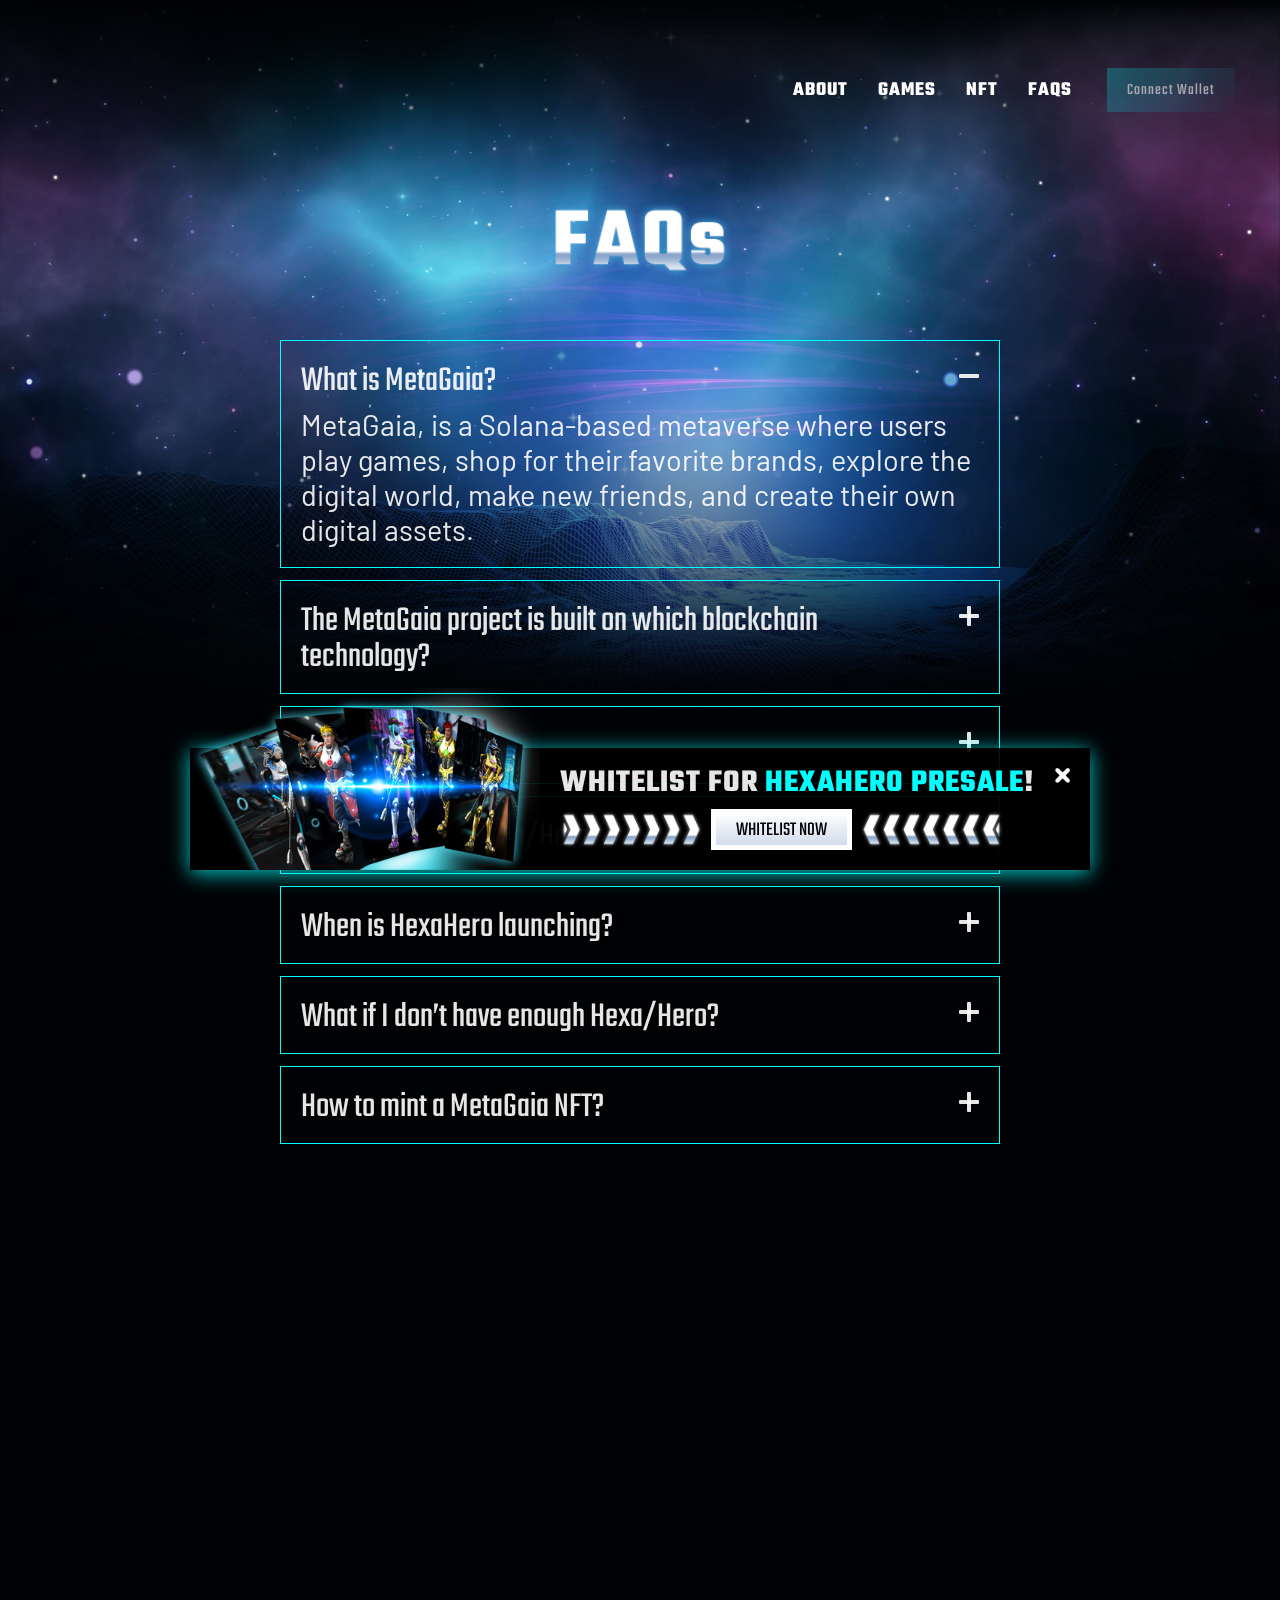
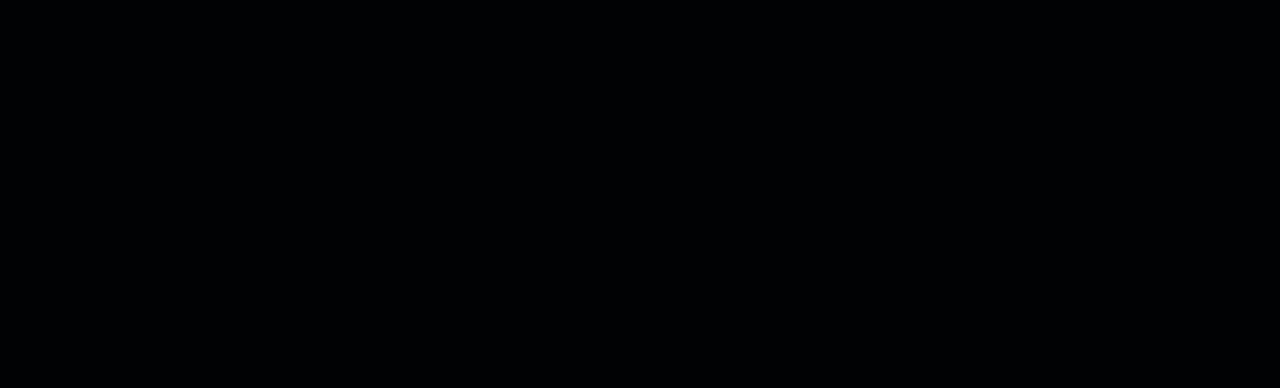
==== commit b2bcd50d: "time" ====
--- a/metagaia/faq.html
+++ b/metagaia/faq.html
@@ -11,8 +11,8 @@
     <meta name="keyswords" content="MetaGaia Metaverse FAQs & Support">
 
 	<link rel="shortcut icon" href="assets/images/favicon.ico" type="image/x-icon">
-	<link href="assets/css/master.css?v=202201250001" type="text/css" rel="stylesheet">
-	<link href="assets/css/custom.css?v=202201250001" type="text/css" rel="stylesheet">
+	<link href="assets/css/master.css?v=202201290002" type="text/css" rel="stylesheet">
+	<link href="assets/css/custom.css?v=202201290002" type="text/css" rel="stylesheet">
     <!-- Google Tag Manager -->
     <script>(function(w,d,s,l,i){w[l]=w[l]||[];w[l].push({'gtm.start':
             new Date().getTime(),event:'gtm.js'});var f=d.getElementsByTagName(s)[0],
@@ -34,7 +34,7 @@
 					<div class="logo-wrapper">
 						<a href="index.html">
 							<div class="box-logo">
-								<img class="img-logo" src="assets/images/logo_metagaia2_v2.png?v=202201250001" />
+								<img class="img-logo" src="assets/images/logo_metagaia2_v2.png?v=202201290002" />
 							</div>
 						</a>
 
@@ -68,13 +68,13 @@
 
 		<main>
 			<section class="s-nft s-default">
-				<img class="img-bg" src="assets/images/nft/img_bg.jpg?v=202201250001" data-anchor-target=".s-nft"
+				<img class="img-bg" src="assets/images/nft/img_bg.jpg?v=202201290002" data-anchor-target=".s-nft"
 					data-top = "transform: translateY(0%)"
 					data-top-bottom = "transform: translateY(0%)"/>
 
 				<div class="container">
 					<div class="box-title wow fadeInUp">
-						<img class="img-title" src="assets/images/title_FAQs.png?v=202201250001" />
+						<img class="img-title" src="assets/images/title_FAQs.png?v=202201290002" />
 						<div class="max-md">
 
 							<div class="box-bar faq-box">
@@ -139,25 +139,25 @@
 				<div class="container">
 					<ul class="nav nav-media wow fadeInUp">
 						<li><a href="https://www.instagram.com/meta_gaia/" target="_blank">
-							<img src="assets/images/ico_instagram.png?v=202201250001" />
+							<img src="assets/images/ico_instagram.png?v=202201290002" />
 						</a></li>
 						<li><a href="https://twitter.com/meta_gaia/" target="_blank">
-							<img src="assets/images/ico_twitter.png?v=202201250001" />
+							<img src="assets/images/ico_twitter.png?v=202201290002" />
 						</a></li>
 						<li><a href="https://meta-gaia.medium.com/" target="_blank">
-							<img src="assets/images/ico_medium.png?v=202201250001" />
+							<img src="assets/images/ico_medium.png?v=202201290002" />
 						</a></li>
 						<li><a href="https://discord.com/invite/5xScrMPFfX" target="_blank">
-							<img src="assets/images/ico_discord.png?v=202201250001" />
+							<img src="assets/images/ico_discord.png?v=202201290002" />
 						</a></li>
 					</ul>
 
-					<img class="logo-metagaia wow fadeInUp" src="assets/images/logo_metagaia2_v2.png?v=202201250001" />
+					<img class="logo-metagaia wow fadeInUp" src="assets/images/logo_metagaia2_v2.png?v=202201290002" />
 
 					<div class="box-powered-by wow fadeInUp" data-wow-delay="0.3s">
 						<div class="txt-title txt-powered-by">POWERED BY</div>
-						<a href="https://www.advokategroup.io/" target="_blank"><img class="logo-advokate" src="assets/images/logo_advokate.png?v=202201250001" /></a><br>
-						<a href="https://solana.com/" target="_blank"><img class="logo-advokate" src="assets/images/logo_solana.svg?v=202201250001" /></a>
+						<a href="https://www.advokategroup.io/" target="_blank"><img class="logo-advokate" src="assets/images/logo_advokate.png?v=202201290002" /></a><br>
+						<a href="https://solana.com/" target="_blank"><img class="logo-advokate" src="assets/images/logo_solana.svg?v=202201290002" /></a>
 					</div>
 
 					<div class="txt-copyright wow fadeInUp">MetaGaia © 2021, All rights reserved</div>
@@ -185,7 +185,7 @@
 			<div>
 				<img class="img-cards" src="assets/images/popup/pop-up-card-image.png" />
 			</div>
-			
+
 		</div>
 	</div>
 
--- a/metagaia/assets/css/master.css
+++ b/metagaia/assets/css/master.css
@@ -10,4 +10,4 @@
 /*@import url('jquery.mCustomScrollbar.min.css');*/
 
 /* MAIN CSS */
-@import url('../sass/style.css?v=202201290001');
+@import url('../sass/style.css?v=202201290002');
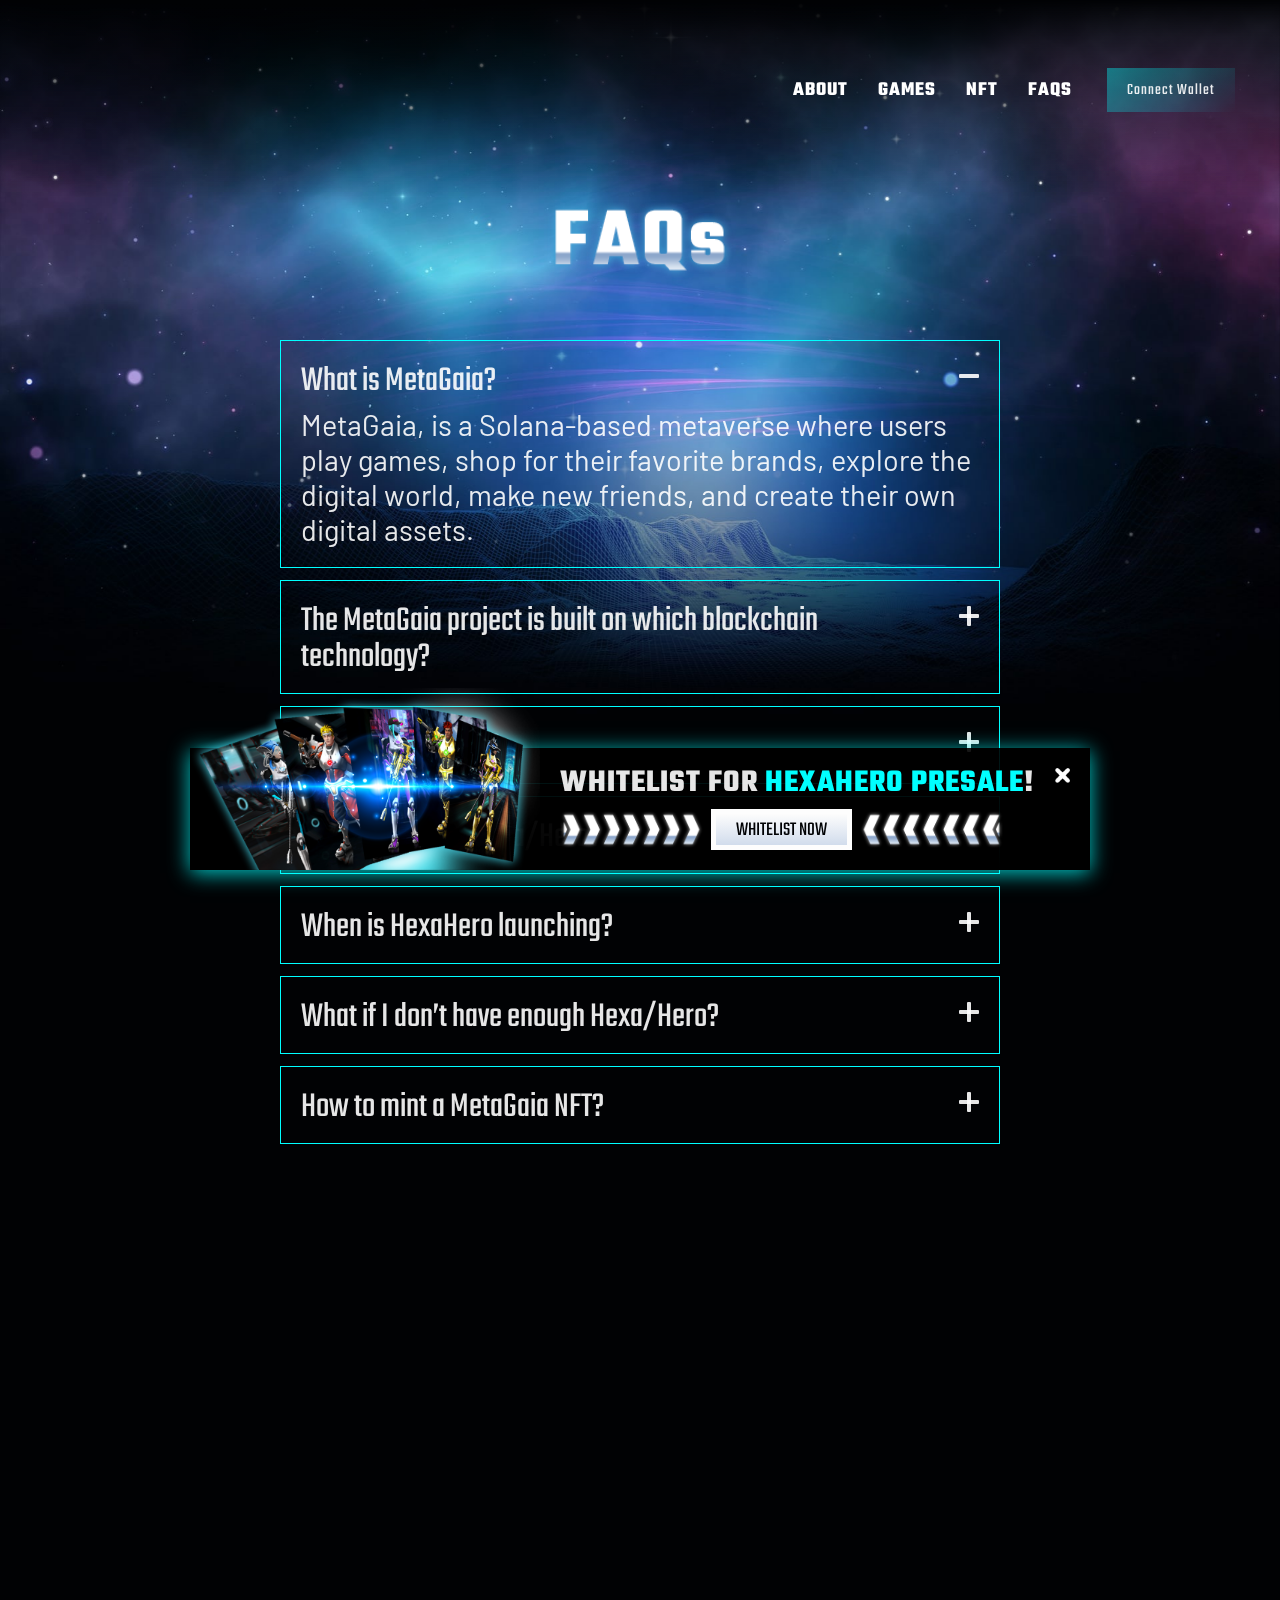
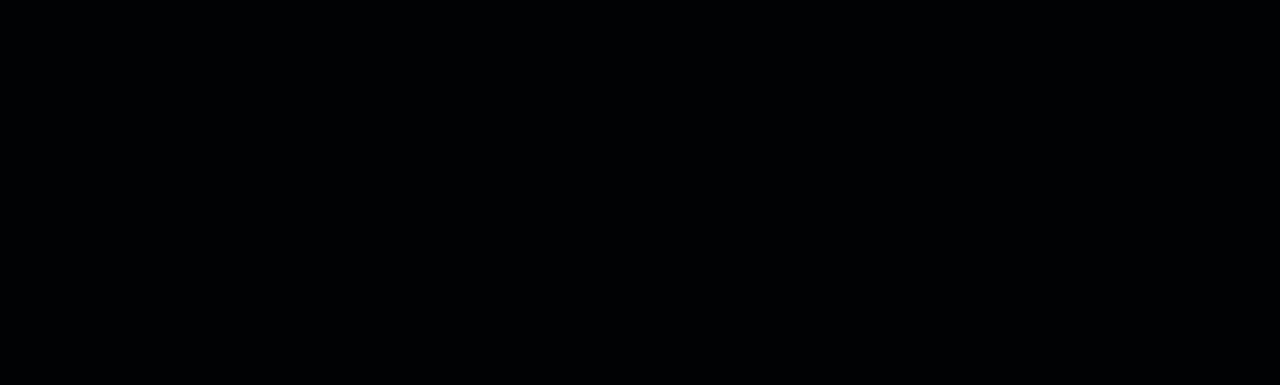
==== commit 69380c00: "11111" ====
--- a/metagaia/faq.html
+++ b/metagaia/faq.html
@@ -58,7 +58,7 @@
 								</li>
 								<li><a href="nft.html">NFT</a></li>
 								<li><a href="faq.html">FAQs</a></li>
-								<li><a><button class="btn btn-default" disabled>Connect Wallet</button></a></li>
+								<li><a><button class="btn btn-default" onclick="popupConnectWallet()">Connect Wallet</button></a></li>
 							</ul>
 						</div>
 					</div>
@@ -119,11 +119,17 @@
 									<div class="faq-more"></div>
 									<div class="faq-ans">
 										<ol>
-											<li>Connect to a Solana Wallet (Phantom, Sollet or Solfare)</li>
-											<li>Go to the NFT page on the MetaGaia Website</li>
-											<li>Click “Mint Now” (Check to make sure you have enough SOL in your wallet)</li>
+											<li>Connect to a Solana Wallet (Phantom, Sollet or Solfare)<br />
+                                                <span>*Connection available only on minting day</span>
+                                            </li>
+											<li>Go to the NFT page on the MetaGaia Website<br />
+                                                <span>*For Pre-Sale, whitelist winners will receive the minting link separately via email</span>
+                                            </li>
+											<li>Click “Mint Now” (please make sure you have enough SOL in your wallet)<br />
+                                                <span>*Button available only at minting time</span>
+                                            </li>
 											<li>Approve Transaction from your wallet</li>
-											<li>Locate your NFT in your wallet. Success!</li>
+											<li>Locate your NFT in your wallet, Success!</li>
 										</ol>
 									</div>
 								</div>
@@ -188,6 +194,13 @@
 
 		</div>
 	</div>
+
+<div class="b-popup b-popup-inline lity-hide" id="myModalTips">
+    <div class="box-ctx">
+        <img style="width: 70px; height: 79px; margin: auto;" src="./assets/images/message-waring.png?v=202201290002">
+        <div class="txt-title txt-default-title" style="font-size: 25px;">this function will be available on minting day</div>
+    </div>
+</div>
 
 	<script src="assets/js/plugins/jquery-3.6.0.min.js"></script>
 	<script src="assets/js/plugins/bootstrap.min.js"></script>
@@ -195,6 +208,9 @@
 	<script src="assets/js/plugins/skrollr.min.js"></script>
 	<script src="assets/js/plugins/swiper-bundle.min.js"></script>
 	<script src="assets/js/plugins/sticky.min.js"></script>
-	<script src="assets/js/main.js"></script>
+<!-- popup end -->
+<script src="assets/js/plugins/lity.min.js?v=202201290002"></script>
+<!-- popup end -->
+	<script src="assets/js/main.js?v=202201290002"></script>
 
 </body></html>
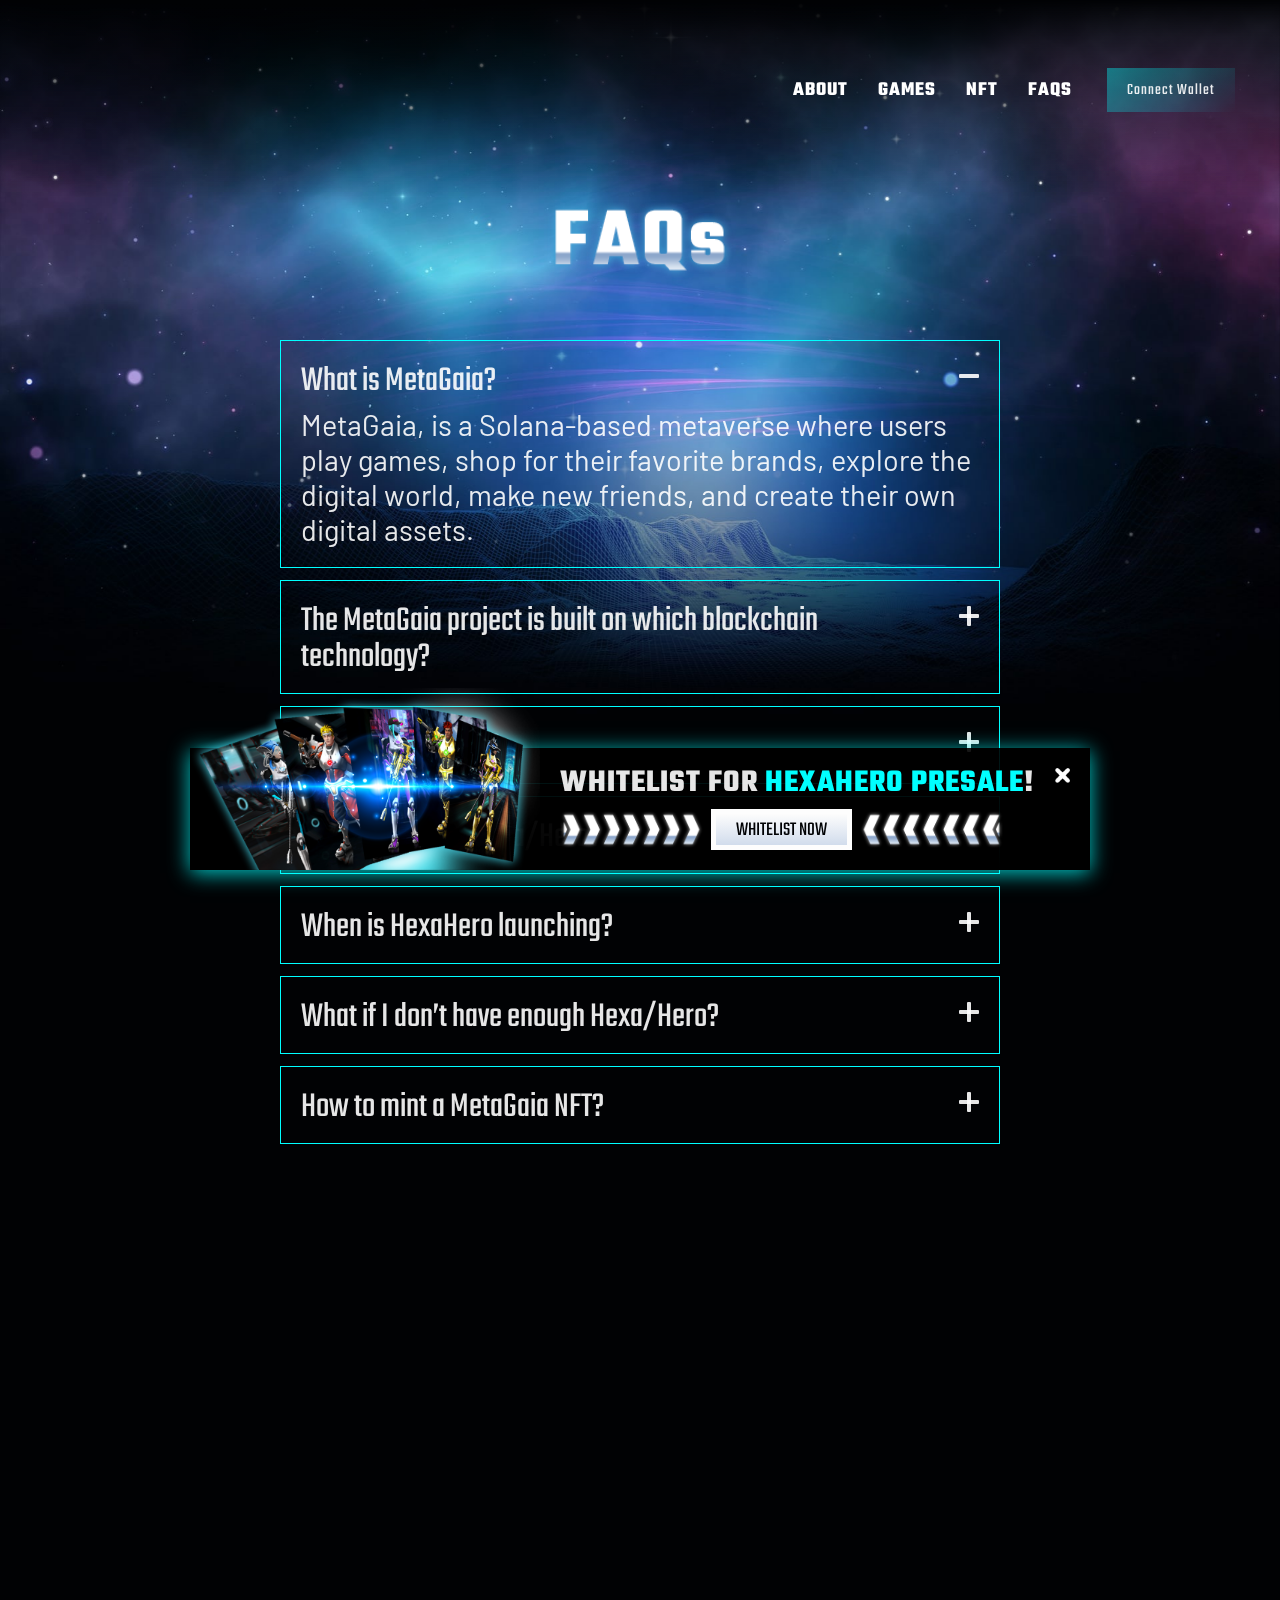
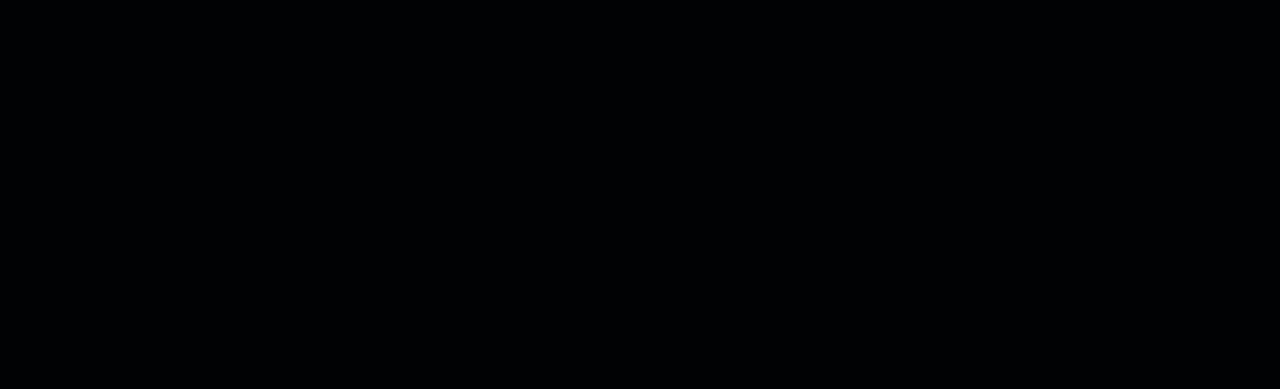
==== commit a0656c81: "12212" ====
--- a/metagaia/faq.html
+++ b/metagaia/faq.html
@@ -11,8 +11,8 @@
     <meta name="keyswords" content="MetaGaia Metaverse FAQs & Support">
 
 	<link rel="shortcut icon" href="assets/images/favicon.ico" type="image/x-icon">
-	<link href="assets/css/master.css?v=202201290002" type="text/css" rel="stylesheet">
-	<link href="assets/css/custom.css?v=202201290002" type="text/css" rel="stylesheet">
+	<link href="assets/css/master.css?v=202201310003" type="text/css" rel="stylesheet">
+	<link href="assets/css/custom.css?v=202201310003" type="text/css" rel="stylesheet">
     <!-- Google Tag Manager -->
     <script>(function(w,d,s,l,i){w[l]=w[l]||[];w[l].push({'gtm.start':
             new Date().getTime(),event:'gtm.js'});var f=d.getElementsByTagName(s)[0],
@@ -34,7 +34,7 @@
 					<div class="logo-wrapper">
 						<a href="index.html">
 							<div class="box-logo">
-								<img class="img-logo" src="assets/images/logo_metagaia2_v2.png?v=202201290002" />
+								<img class="img-logo" src="assets/images/logo_metagaia2_v2.png?v=202201310003" />
 							</div>
 						</a>
 
@@ -68,13 +68,13 @@
 
 		<main>
 			<section class="s-nft s-default">
-				<img class="img-bg" src="assets/images/nft/img_bg.jpg?v=202201290002" data-anchor-target=".s-nft"
+				<img class="img-bg" src="assets/images/nft/img_bg.jpg?v=202201310003" data-anchor-target=".s-nft"
 					data-top = "transform: translateY(0%)"
 					data-top-bottom = "transform: translateY(0%)"/>
 
 				<div class="container">
 					<div class="box-title wow fadeInUp">
-						<img class="img-title" src="assets/images/title_FAQs.png?v=202201290002" />
+						<img class="img-title" src="assets/images/title_FAQs.png?v=202201310003" />
 						<div class="max-md">
 
 							<div class="box-bar faq-box">
@@ -145,25 +145,25 @@
 				<div class="container">
 					<ul class="nav nav-media wow fadeInUp">
 						<li><a href="https://www.instagram.com/meta_gaia/" target="_blank">
-							<img src="assets/images/ico_instagram.png?v=202201290002" />
+							<img src="assets/images/ico_instagram.png?v=202201310003" />
 						</a></li>
 						<li><a href="https://twitter.com/meta_gaia/" target="_blank">
-							<img src="assets/images/ico_twitter.png?v=202201290002" />
+							<img src="assets/images/ico_twitter.png?v=202201310003" />
 						</a></li>
 						<li><a href="https://meta-gaia.medium.com/" target="_blank">
-							<img src="assets/images/ico_medium.png?v=202201290002" />
+							<img src="assets/images/ico_medium.png?v=202201310003" />
 						</a></li>
 						<li><a href="https://discord.com/invite/5xScrMPFfX" target="_blank">
-							<img src="assets/images/ico_discord.png?v=202201290002" />
+							<img src="assets/images/ico_discord.png?v=202201310003" />
 						</a></li>
 					</ul>
 
-					<img class="logo-metagaia wow fadeInUp" src="assets/images/logo_metagaia2_v2.png?v=202201290002" />
+					<img class="logo-metagaia wow fadeInUp" src="assets/images/logo_metagaia2_v2.png?v=202201310003" />
 
 					<div class="box-powered-by wow fadeInUp" data-wow-delay="0.3s">
 						<div class="txt-title txt-powered-by">POWERED BY</div>
-						<a href="https://www.advokategroup.io/" target="_blank"><img class="logo-advokate" src="assets/images/logo_advokate.png?v=202201290002" /></a><br>
-						<a href="https://solana.com/" target="_blank"><img class="logo-advokate" src="assets/images/logo_solana.svg?v=202201290002" /></a>
+						<a href="https://www.advokategroup.io/" target="_blank"><img class="logo-advokate" src="assets/images/logo_advokate.png?v=202201310003" /></a><br>
+						<a href="https://solana.com/" target="_blank"><img class="logo-advokate" src="assets/images/logo_solana.svg?v=202201310003" /></a>
 					</div>
 
 					<div class="txt-copyright wow fadeInUp">MetaGaia © 2021, All rights reserved</div>
@@ -197,7 +197,7 @@
 
 <div class="b-popup b-popup-inline lity-hide" id="myModalTips">
     <div class="box-ctx">
-        <img style="width: 70px; height: 79px; margin: auto;" src="./assets/images/message-waring.png?v=202201290002">
+        <img style="width: 70px; height: 79px; margin: auto;" src="./assets/images/message-waring.png?v=202201310003">
         <div class="txt-title txt-default-title" style="font-size: 25px;">this function will be available on minting day</div>
     </div>
 </div>
@@ -209,8 +209,8 @@
 	<script src="assets/js/plugins/swiper-bundle.min.js"></script>
 	<script src="assets/js/plugins/sticky.min.js"></script>
 <!-- popup end -->
-<script src="assets/js/plugins/lity.min.js?v=202201290002"></script>
+<script src="assets/js/plugins/lity.min.js?v=202201310003"></script>
 <!-- popup end -->
-	<script src="assets/js/main.js?v=202201290002"></script>
+	<script src="assets/js/main.js?v=202201310003"></script>
 
 </body></html>
--- a/metagaia/assets/css/master.css
+++ b/metagaia/assets/css/master.css
@@ -10,4 +10,4 @@
 /*@import url('jquery.mCustomScrollbar.min.css');*/
 
 /* MAIN CSS */
-@import url('../sass/style.css?v=202201290002');
+@import url('../sass/style.css?v=202201310003');
